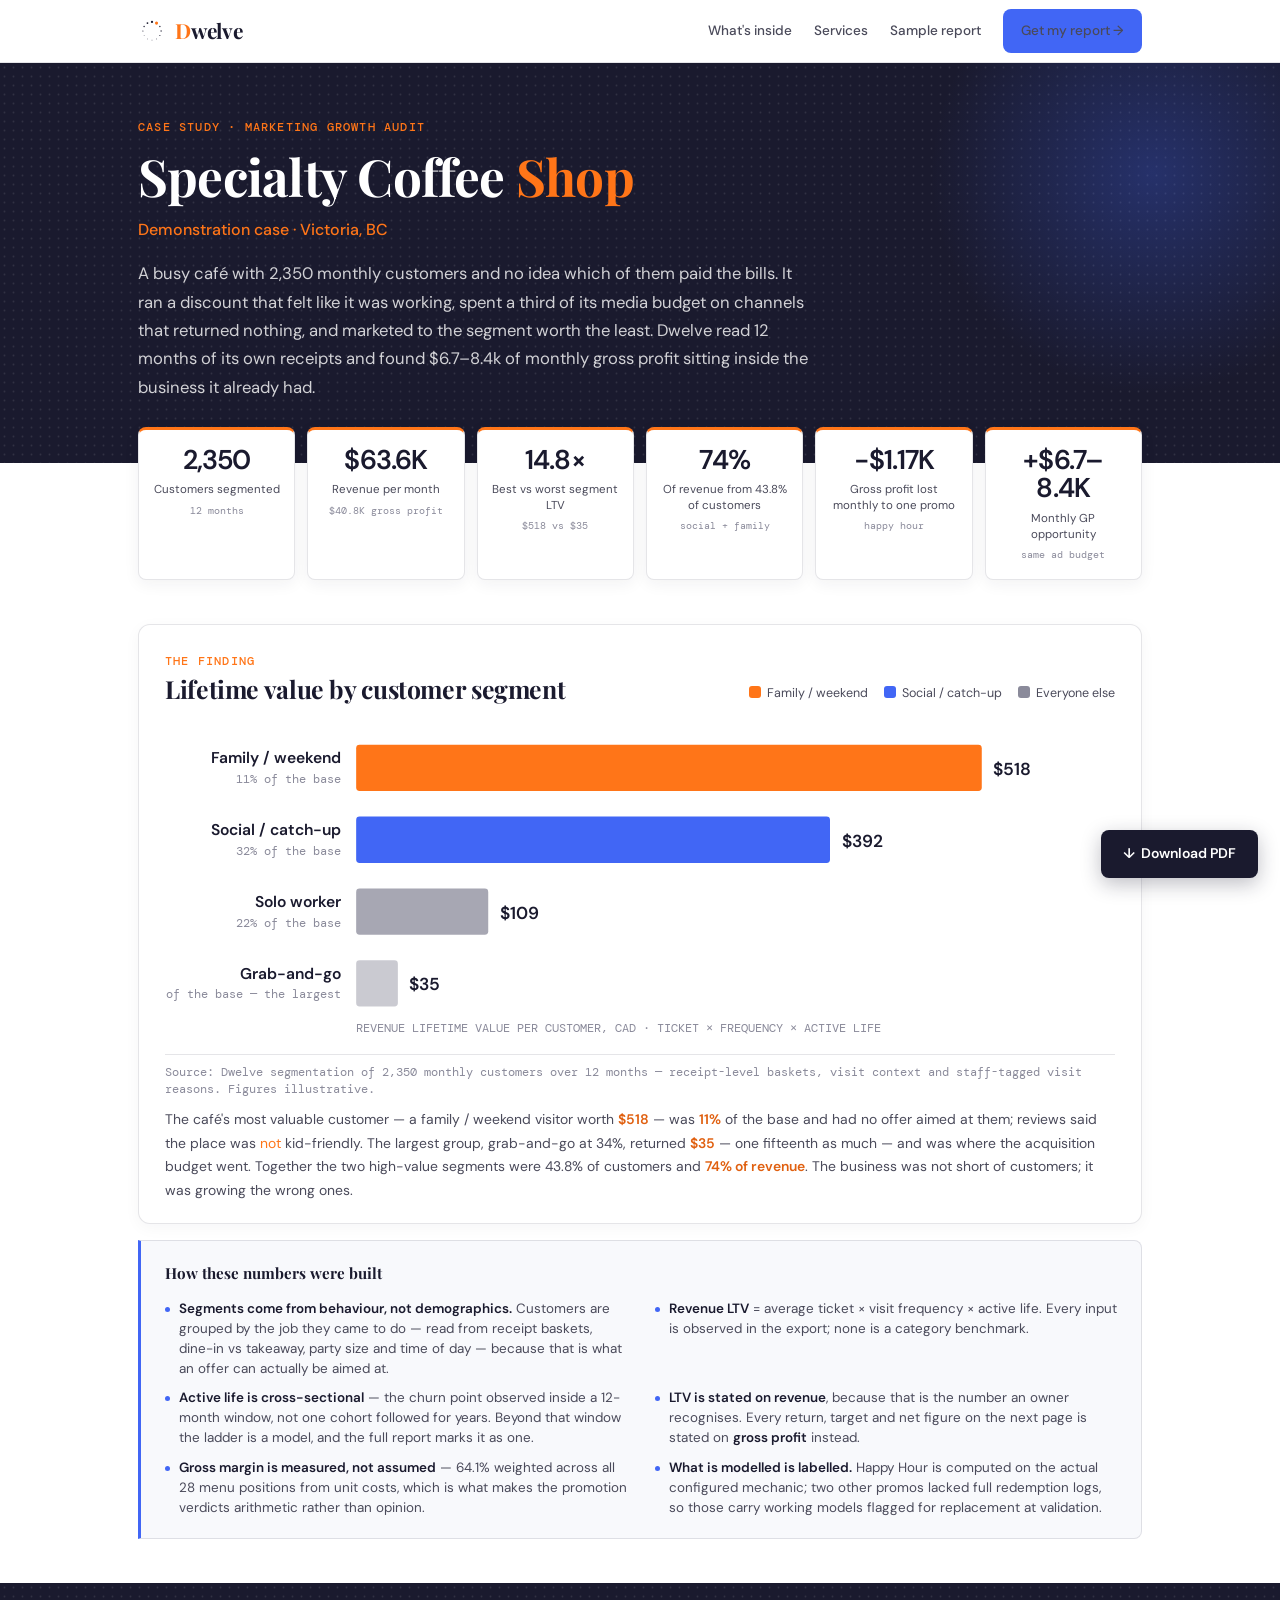
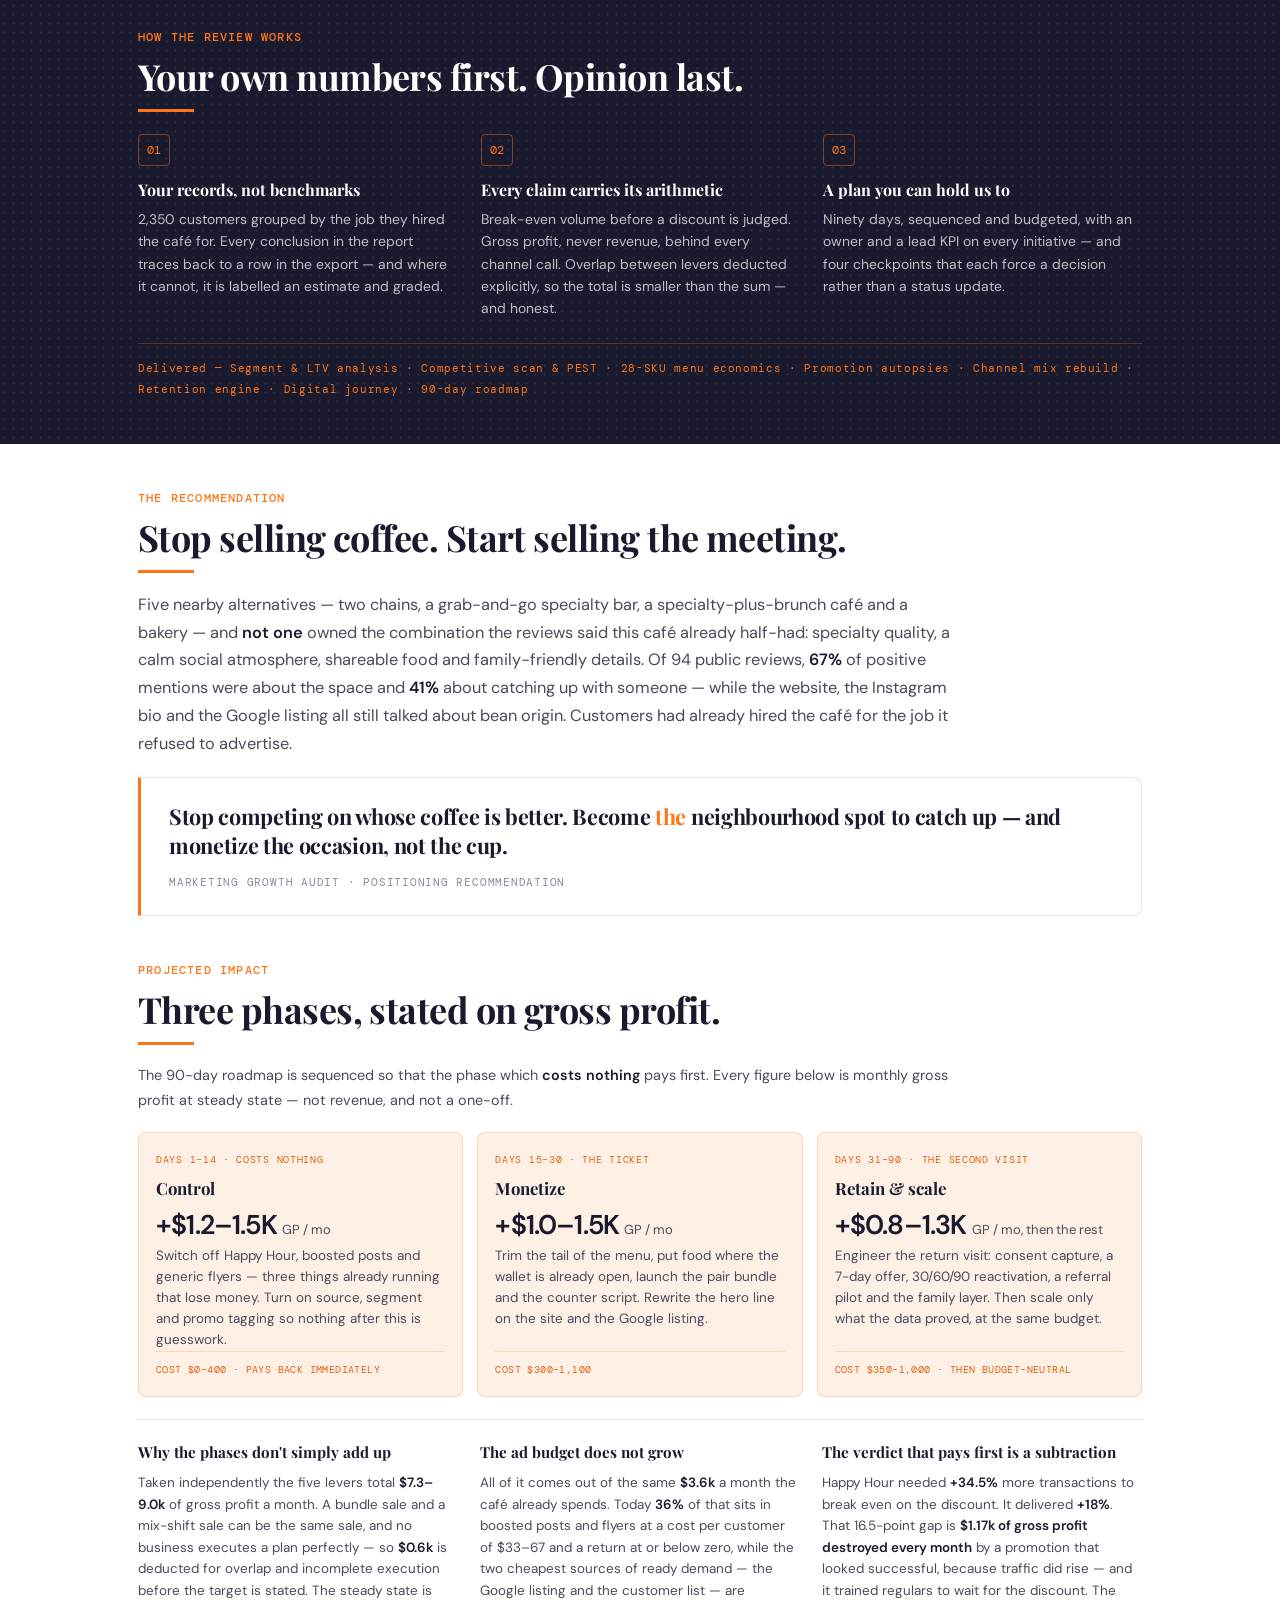
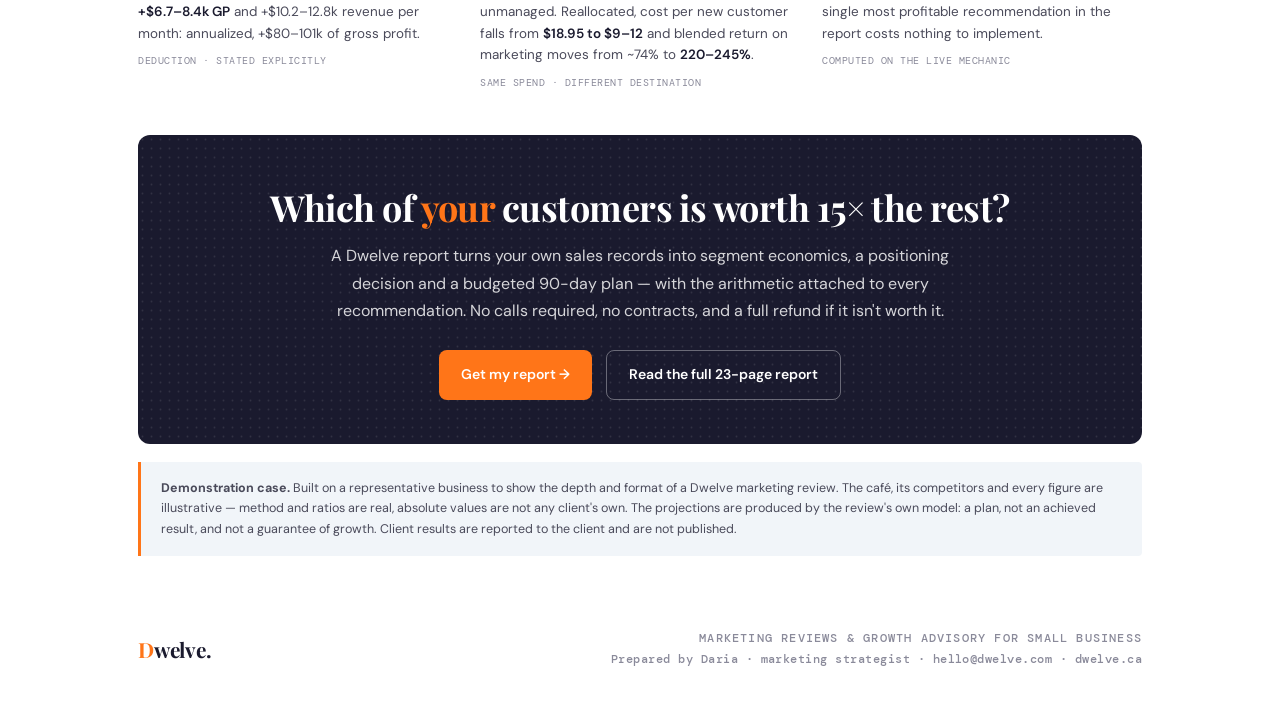
==== case-study.html @ eddc582c "Dwelve landing page preview" ====
<!DOCTYPE html>
<html lang="en">
<head>
<meta charset="UTF-8">
<meta name="viewport" content="width=device-width, initial-scale=1.0">
<title>Case Study — Specialty Coffee Shop Growth Audit | Dwelve</title>
<meta name="description" content="A demonstration case: how a Dwelve marketing review found 43.8% of a coffee shop's customers producing 74% of its revenue, a promotion destroying $1.17k of gross profit a month, and $6.7–8.4k of monthly gross profit at the same marketing budget.">
<link rel="canonical" href="https://dwelve.ca/case-study.html">
<meta property="og:title" content="Case Study — Where a Coffee Shop Was Losing Its Margin">
<meta property="og:description" content="43.8% of customers made 74% of revenue. The marketing budget was chasing the other 56%.">
<meta property="og:type" content="article">
<meta property="og:site_name" content="Dwelve">
<meta property="og:locale" content="en_CA">
<meta property="og:url" content="https://dwelve.ca/case-study.html">
<meta property="og:image" content="https://dwelve.ca/og-case-study.png">
<meta property="og:image:width" content="1200">
<meta property="og:image:height" content="630">
<meta property="og:image:alt" content="43.8% of its customers made 74% of the revenue — a Dwelve marketing case study.">
<meta name="twitter:card" content="summary_large_image">
<meta name="twitter:title" content="Case Study — Where a Coffee Shop Was Losing Its Margin">
<meta name="twitter:description" content="43.8% of customers made 74% of revenue. The marketing budget was chasing the other 56%.">
<meta name="twitter:image" content="https://dwelve.ca/og-case-study.png">
<link rel="preconnect" href="https://fonts.googleapis.com">
<link rel="preconnect" href="https://fonts.gstatic.com" crossorigin>
<link href="https://fonts.googleapis.com/css2?family=Playfair+Display:wght@400;600;700&family=DM+Sans:wght@300;400;500;600;700&family=DM+Mono:wght@400;500&display=swap" rel="stylesheet">
<link rel="icon" type="image/svg+xml" href="data:image/svg+xml,%3Csvg xmlns='http://www.w3.org/2000/svg' viewBox='0 0 200 200' fill='none'%3E%3Cg transform='translate(100,100)'%3E%3Ccircle cx='0' cy='-65' r='8' fill='%231A1A2E'/%3E%3Ccircle cx='32.5' cy='-56.29' r='11' fill='%23FF7518'/%3E%3Ccircle cx='56.29' cy='-32.5' r='5' fill='%231A1A2E'/%3E%3Ccircle cx='65' cy='0' r='4.5' fill='%231A1A2E'/%3E%3Ccircle cx='56.29' cy='32.5' r='4' fill='%231A1A2E'/%3E%3Ccircle cx='32.5' cy='56.29' r='3.5' fill='%231A1A2E'/%3E%3Ccircle cx='0' cy='65' r='3' fill='%231A1A2E'/%3E%3Ccircle cx='-32.5' cy='56.29' r='2.8' fill='%231A1A2E'/%3E%3Ccircle cx='-56.29' cy='32.5' r='2.8' fill='%231A1A2E'/%3E%3Ccircle cx='-65' cy='0' r='3.8' fill='%231A1A2E'/%3E%3Ccircle cx='-56.29' cy='-32.5' r='5' fill='%231A1A2E'/%3E%3Ccircle cx='-32.5' cy='-56.29' r='6.5' fill='%231A1A2E'/%3E%3C/g%3E%3C/svg%3E">
<meta name="theme-color" content="#1A1A2E">
<style>
/* ============================================================================
   DWELVE — CASE STUDY (two-page printable leave-behind)
   Page one carries the finding, page two the recommendation. The break is
   explicit so a content edit cannot silently spill onto a third page.
   ========================================================================== */
*, *::before, *::after { box-sizing: border-box; margin: 0; padding: 0; }
html { -webkit-text-size-adjust: 100%; }

:root{
  --ink:#1A1A2E; --muted:#4A4A5A; --pale:#8A8A9A;
  --orange:#FF7518; --orange-pale:#FFF0E5; --orange-deep:#E06010;
  --blue:#4166F5; --blue-pale:#E8EEFE; --blue-deep:#2F4FD4;
  --teal:#0EA5A5; --red:#E0443F;
  --white:#FFFFFF; --tint:#F8F9FC; --slate:#F1F5F9;
  --line:rgba(26,26,46,.11); --line-soft:rgba(26,26,46,.06);
  --f-display:'Playfair Display',Georgia,'Times New Roman',serif;
  --f-body:'DM Sans',system-ui,-apple-system,'Segoe UI',Roboto,sans-serif;
  --f-mono:'DM Mono','DM Sans',ui-monospace,Consolas,monospace;
  --r-sm:4px; --r-md:8px; --r-lg:12px; --max-w:1060px;
}
body { font-family: var(--f-body); font-size: 16px; color: var(--ink); background: var(--white);
       line-height: 1.7; -webkit-font-smoothing: antialiased; }
img, svg { display: block; max-width: 100%; }
a { color: inherit; }
.wrap { max-width: var(--max-w); margin: 0 auto; padding: 0 28px; }

.mono { font-family: var(--f-mono); letter-spacing: .1em; text-transform: uppercase;
        font-size: 12px; color: var(--orange); font-weight: 500; }
.accent-line { width: 56px; height: 3px; background: var(--orange); margin: 12px 0 18px; }
h1, h2, h3 { font-family: var(--f-display); font-weight: 700; color: var(--ink); line-height: 1.15;
             letter-spacing: -.015em; }
h2 { font-size: clamp(1.7rem, 3.2vw, 2.25rem); margin-top: 8px; }
em { font-style: normal; color: var(--orange); }
.hero em, .cta em, .dark em { color: var(--orange); }

/* ---------- top bar ---------- */
.topbar { position: sticky; top: 0; z-index: 40; background: rgba(255,255,255,.9);
          backdrop-filter: blur(10px); border-bottom: 1px solid var(--line); }
.topbar .wrap { display: flex; align-items: center; justify-content: space-between;
                gap: 14px; height: 62px; }
.brand { display: flex; align-items: center; gap: 9px; text-decoration: none; }
.brand svg { width: 28px; height: 28px; flex-shrink: 0; }
.logo-text { font-family: var(--f-display); font-weight: 700; font-size: 1.3rem; letter-spacing: -.01em; }
.logo-text i { font-style: normal; color: var(--orange); }
.topbar nav { display: flex; align-items: center; gap: 22px; }
.topbar nav a { font-family: var(--f-body); font-size: 13.5px; font-weight: 500; color: var(--muted);
                text-decoration: none; }
.topbar nav a:hover { color: var(--ink); }
.btn { display: inline-flex; align-items: center; gap: 8px; font-family: var(--f-body);
       font-weight: 600; font-size: 14px; padding: 12px 22px; border-radius: var(--r-md);
       text-decoration: none; cursor: pointer; border: none; min-height: 44px;
       transition: background .2s, color .2s, border-color .2s, transform .2s; }
.btn-primary { background: var(--orange); color: #fff; }
.btn-primary:hover { background: var(--orange-deep); }
.btn-cta { background: var(--blue); color: #fff; }
.btn-cta:hover { background: var(--blue-deep); }
.btn-ghost { background: transparent; border: 1.5px solid var(--line); color: var(--ink); }
.btn-ghost:hover { border-color: var(--orange); color: var(--orange-deep); }
.btn-ghost-light { background: transparent; border: 1.5px solid rgba(255,255,255,.35); color: #fff; }
.btn-ghost-light:hover { border-color: var(--orange); color: var(--orange); }

/* ---------- hero ---------- */
.hero { background: var(--ink); color: #fff; padding: 54px 0 62px; position: relative; overflow: hidden; }
.hero::before { content: ''; position: absolute; inset: 0; pointer-events: none;
  background-image: url("data:image/svg+xml,%3Csvg xmlns='http://www.w3.org/2000/svg' width='9' height='9'%3E%3Ccircle cx='4.5' cy='4.5' r='0.9' fill='%23FFFFFF' fill-opacity='0.10'/%3E%3C/svg%3E"); }
.hero::after { content: ''; position: absolute; right: -8%; top: -30%; width: 460px; height: 460px;
  border-radius: 50%; background: radial-gradient(circle, rgba(65,102,245,.30), transparent 68%);
  pointer-events: none; }
.hero > .wrap { position: relative; z-index: 1; }
.hero h1 { color: #fff; font-size: clamp(2.1rem, 4.6vw, 3.2rem); margin-top: 10px; }
.hero .sub { font-family: var(--f-body); font-weight: 500; color: var(--orange); font-size: 1rem;
             margin-top: 10px; }
.hero .lede { max-width: 680px; color: rgba(255,255,255,.8); font-size: 1.04rem; margin-top: 16px; }

/* ---------- KPI band ---------- */
.kpis { margin-top: -36px; position: relative; z-index: 5; }
.kpi-grid { display: grid; grid-template-columns: repeat(6, 1fr); gap: 12px; }
.kpi { background: #fff; border: 1px solid var(--line); border-top: 3px solid var(--orange);
       border-radius: var(--r-md); padding: 16px 13px; text-align: center; min-width: 0;
       box-shadow: 0 4px 16px rgba(26,26,46,.06); }
.kpi .v { font-family: var(--f-body); font-weight: 600; letter-spacing: -.03em;
          font-size: clamp(1.2rem, 5.4vw, 1.7rem); color: var(--ink); line-height: 1.05;
          font-variant-numeric: tabular-nums; }
.kpi .l { font-size: 11.5px; color: var(--muted); margin-top: 8px; line-height: 1.35; }
.kpi .s { font-family: var(--f-mono); font-size: 10px; color: var(--pale); margin-top: 4px; }

/* ---------- sections ---------- */
section.block { padding: 44px 0; }
.section-label { font-family: var(--f-mono); font-size: 12px; letter-spacing: .1em;
                 text-transform: uppercase; color: var(--orange); font-weight: 500; }
p.body { color: var(--muted); font-size: 1.02rem; }
p.body strong { color: var(--ink); font-weight: 600; }

/* ---------- chart card ---------- */
.chart-card { background: #fff; border: 1px solid var(--line); border-radius: var(--r-lg);
              padding: 26px 26px 20px; box-shadow: 0 4px 16px rgba(26,26,46,.04); }
.chart-head { display: flex; justify-content: space-between; align-items: flex-end;
              flex-wrap: wrap; gap: 10px; margin-bottom: 6px; }
.legend { display: flex; gap: 16px; flex-wrap: wrap; font-size: 12.5px; color: var(--muted); }
.legend i { display: inline-block; width: 12px; height: 12px; border-radius: 3px;
            margin-right: 6px; vertical-align: -1px; }
.chart-card svg { width: 100%; height: auto; }
/* One chart, two drawings: below 620px the wide version scales its row labels to about
   4 CSS px, so the stacked drawing takes over. Print always uses the wide one. */
.chart-card .ltv--narrow { display: none; }
@media (max-width: 619px) {
  .chart-card svg:not(.ltv--narrow) { display: none; }
  .chart-card .ltv--narrow { display: block; }
}
.chart-source { font-family: var(--f-mono); font-size: 11.5px; color: var(--pale);
                border-top: 1px solid var(--line); margin-top: 10px; padding-top: 9px; line-height: 1.5; }

/* ---------- method-of-calculation card ---------- */
.built { background: var(--tint); border: 1px solid var(--line); border-left: 3px solid var(--blue);
         border-radius: 0 var(--r-md) var(--r-md) 0; padding: 20px 24px; margin-top: 16px; }
.built .h { font-family: var(--f-display); font-weight: 700; font-size: .95rem; color: var(--ink); }
.built ul { list-style: none; display: grid; grid-template-columns: 1fr 1fr; gap: 9px 28px; margin-top: 12px; }
.built li { font-size: .84rem; color: var(--muted); line-height: 1.5; padding-left: 14px; position: relative; }
.built li::before { content: ''; position: absolute; left: 0; top: 8px; width: 5px; height: 5px;
                    border-radius: 50%; background: var(--blue); }
.built li b { color: var(--ink); font-weight: 600; }

/* ---------- dark method band ---------- */
.dark { background: var(--ink); color: #fff; position: relative; overflow: hidden; }
.dark::before { content: ''; position: absolute; inset: 0; pointer-events: none;
  background-image: url("data:image/svg+xml,%3Csvg xmlns='http://www.w3.org/2000/svg' width='9' height='9'%3E%3Ccircle cx='4.5' cy='4.5' r='0.9' fill='%23FFFFFF' fill-opacity='0.10'/%3E%3C/svg%3E"); }
.dark > .wrap { position: relative; z-index: 1; }
.dark .section-label { color: var(--orange); }
.dark h2 { color: #fff; }
.method-grid { display: grid; grid-template-columns: repeat(3, 1fr); gap: 24px; margin-top: 22px; }
.method .n { font-family: var(--f-mono); color: var(--orange); font-size: 12px;
             border: 1px solid rgba(255,117,24,.45); border-radius: var(--r-sm); width: 32px; height: 32px;
             display: flex; align-items: center; justify-content: center; margin-bottom: 10px; }
.method h4 { font-family: var(--f-display); font-weight: 700; font-size: 1rem; color: #fff; margin-bottom: 5px; }
.method p { color: rgba(255,255,255,.72); font-size: .87rem; line-height: 1.6; }
.delivered { font-family: var(--f-mono); font-size: 11px; letter-spacing: .06em; color: var(--orange);
             border-top: 1px solid rgba(255,117,24,.28); margin-top: 24px; padding-top: 14px; line-height: 1.9; }

/* ---------- recommendation quote ---------- */
.quote { background: #fff; border: 1px solid var(--line); border-left: 3px solid var(--orange);
         border-radius: 0 var(--r-md) var(--r-md) 0; padding: 24px 28px; margin-top: 20px; }
.quote p { font-family: var(--f-display); font-weight: 700; font-size: 1.35rem; line-height: 1.35;
           color: var(--ink); letter-spacing: -.015em; }
.quote .who { font-family: var(--f-mono); font-size: 11px; letter-spacing: .07em;
              text-transform: uppercase; color: var(--pale); margin-top: 12px; }

/* ---------- phase cards ---------- */
.pkg { display: grid; grid-template-columns: repeat(3, 1fr); gap: 14px; margin-top: 20px; }
.pkg-item { background: var(--orange-pale); border: 1px solid rgba(255,117,24,.22);
            border-radius: var(--r-md); padding: 18px 17px; display: flex; flex-direction: column; }
.pkg-item .k { font-family: var(--f-mono); font-size: 10px; letter-spacing: .07em;
               text-transform: uppercase; color: var(--orange-deep); margin-bottom: 6px; }
.pkg-item .t { font-family: var(--f-display); font-weight: 700; color: var(--ink); font-size: 1.05rem; }
.pkg-item .v { font-family: var(--f-body); font-weight: 600; letter-spacing: -.03em; font-size: 1.7rem;
               color: var(--ink); line-height: 1.1; margin-top: 7px; font-variant-numeric: tabular-nums; }
.pkg-item .v small { font-size: .48em; color: var(--muted); letter-spacing: 0; font-weight: 400; }
.pkg-item .d { font-size: .84rem; color: var(--muted); margin-top: 7px; line-height: 1.55; }
.pkg-item .f { font-family: var(--f-mono); font-size: 10px; color: var(--orange-deep); margin-top: auto;
               letter-spacing: .04em; text-transform: uppercase; border-top: 1px solid rgba(255,117,24,.22);
               padding-top: 9px; }
.unit { font-size: .9rem; color: var(--muted); max-width: 840px; }
.unit strong { color: var(--ink); font-weight: 600; }

/* ---------- explainer columns ---------- */
.notes { display: grid; grid-template-columns: repeat(3, 1fr); gap: 22px; margin-top: 22px;
         padding-top: 20px; border-top: 1px solid var(--line); }
.notes h4 { font-family: var(--f-display); font-weight: 700; font-size: .95rem; color: var(--ink); margin-bottom: 7px; }
.notes p { font-size: .84rem; color: var(--muted); line-height: 1.6; }
.notes p strong { color: var(--ink); font-weight: 600; }
.notes .flag { font-family: var(--f-mono); font-size: 10px; letter-spacing: .05em;
               text-transform: uppercase; color: var(--pale); margin-top: 8px; display: block; }

/* ---------- CTA ---------- */
.cta { background: var(--ink); color: #fff; border-radius: var(--r-lg); padding: 44px;
       text-align: center; position: relative; overflow: hidden; }
.cta::before { content: ''; position: absolute; inset: 0; pointer-events: none;
  background-image: url("data:image/svg+xml,%3Csvg xmlns='http://www.w3.org/2000/svg' width='9' height='9'%3E%3Ccircle cx='4.5' cy='4.5' r='0.9' fill='%23FFFFFF' fill-opacity='0.10'/%3E%3C/svg%3E"); }
.cta > * { position: relative; z-index: 1; }
.cta h2 { color: #fff; }
.cta p { color: rgba(255,255,255,.82); max-width: 620px; margin: 14px auto 26px; }
.cta .btns { display: flex; gap: 14px; justify-content: center; flex-wrap: wrap; }

.disclaimer { font-size: 12.5px; color: var(--muted); background: var(--slate);
              border-left: 3px solid var(--orange); padding: 16px 20px;
              border-radius: 0 var(--r-sm) var(--r-sm) 0; margin-top: 18px; line-height: 1.65; }
footer { padding: 28px 0 42px; color: var(--pale); font-size: 13px; }
.foot-lines { text-align: right; line-height: 1.8; }

.print-btn { position: fixed; right: 22px; bottom: 22px; z-index: 50; background: var(--ink);
             color: #fff; box-shadow: 0 6px 20px rgba(26,26,46,.28); }
.print-btn:hover { background: var(--blue-deep); }

/* ---------- responsive ---------- */
@media (max-width: 900px) {
  .kpi-grid { grid-template-columns: repeat(3, 1fr); }
  .method-grid, .pkg, .notes, .built ul { grid-template-columns: 1fr; }
  .topbar nav a:not(.btn) { display: none; }
  .foot-lines { text-align: left; }
}
@media (max-width: 560px) {
  .kpi-grid { grid-template-columns: repeat(2, 1fr); }
  .wrap { padding: 0 20px; }
  section.block { padding: 36px 0; }
  .cta { padding: 34px 22px; }
  .chart-card { padding: 20px 18px 16px; }
}
@media (max-width: 399px) { .cta .btns .btn { width: 100%; } }

/* ---------- print / PDF ----------
   Two pages: the finding, then the recommendation. */
@page { size: A4; margin: 11mm; }
@media print {
  :root { --max-w: 100%; }
  body { background: #fff; font-size: 10.5px; line-height: 1.45; }
  * { -webkit-print-color-adjust: exact; print-color-adjust: exact; }
  .topbar, .print-btn { display: none !important; }
  .hero { padding: 14px 0 18px; }
  .hero::after { display: none; }
  .hero h1 { font-size: 1.7rem; }
  .hero .sub { font-size: .84rem; margin-top: 5px; }
  .hero .lede { font-size: .8rem; margin-top: 8px; max-width: none; }
  .wrap { padding: 0 4mm; }
  /* A4 is ~794px wide, so the 900px screen breakpoint would also match when printing and
     stack every grid into one column. Print restores the page layout. */
  .kpi-grid { grid-template-columns: repeat(6, 1fr); gap: 5px; }
  .method-grid, .pkg, .notes { grid-template-columns: repeat(3, 1fr); }
  .built ul { grid-template-columns: 1fr 1fr; }
  .kpis { margin-top: 10px; }
  .kpi { padding: 8px 4px; border-top-width: 2px; box-shadow: none; }
  .kpi .v { font-size: 1.05rem; }
  .kpi .l { font-size: 7.5px; margin-top: 5px; }
  .kpi .s { font-size: 6.5px; margin-top: 2px; }
  section.block { padding: 9px 0; break-inside: avoid; }
  h2 { font-size: 1.28rem; }
  .accent-line { margin: 6px 0 8px; }
  .section-label { font-size: 9px; }
  .chart-card { padding: 12px 14px 10px; box-shadow: none; }
  .chart-card .ltv--narrow { display: none !important; }
  .chart-card svg:not(.ltv--narrow) { display: block !important; }
  .legend { font-size: 8px; gap: 10px; }
  .chart-source { font-size: 7.5px; margin-top: 6px; padding-top: 6px; }
  .built { padding: 10px 13px; margin-top: 9px; }
  .built .h { font-size: 9pt; }
  .built li { font-size: 7.6px; line-height: 1.4; }
  .built ul { gap: 5px 20px; margin-top: 7px; }
  .method-grid { gap: 12px; margin-top: 10px; }
  .method .n { width: 22px; height: 22px; font-size: 9px; margin-bottom: 6px; }
  .method h4 { font-size: 9.5px; }
  .method p { font-size: 7.6px; line-height: 1.45; }
  .delivered { font-size: 7.3px; margin-top: 11px; padding-top: 8px; line-height: 1.65; }
  .quote { padding: 13px 16px; margin-top: 11px; }
  .quote p { font-size: .95rem; }
  .quote .who { font-size: 8px; margin-top: 7px; }
  .pkg { gap: 8px; margin-top: 12px; }
  .pkg-item { padding: 11px; }
  .pkg-item .k { font-size: 7.5px; }
  .pkg-item .t { font-size: 9.5px; }
  .pkg-item .v { font-size: 1.3rem; }
  .pkg-item .d { font-size: 7.8px; margin-top: 4px; }
  .pkg-item .f { font-size: 7.5px; padding-top: 5px; }
  .unit { font-size: 7.8px; max-width: none; }
  .notes { gap: 14px; margin-top: 13px; padding-top: 11px; }
  .notes h4 { font-size: 8.5px; }
  .notes p { font-size: 7.3px; line-height: 1.42; }
  .notes .flag { font-size: 7px; }
  .cta { padding: 18px; }
  .cta h2 { font-size: 1.16rem; }
  .cta p { font-size: 7.9px; margin: 6px auto 10px; }
  .btn { border: 1px solid var(--orange); font-size: 8.5px; padding: 7px 13px; min-height: 0; }
  .disclaimer { font-size: 7.5px; padding: 9px 12px; margin-top: 10px; line-height: 1.5; }
  footer { padding: 12px 0 0; font-size: 8px; }
  a[href]::after { content: ""; }

  /* --- page-one density ---
     Measured at the real print width (210mm paper less 2x11mm @page margin = 188mm),
     page one ran 304.5mm against the 275mm a sheet holds, which pushed the whole
     recommendation onto a third sheet. Total content is only 2.08 sheets, so this is a
     distribution problem, not a content problem: reclaim ~30mm and it lands in two. */
  .hero { padding: 10px 0 13px; }
  .hero .lede { font-size: .76rem; margin-top: 6px; }
  section.block { padding: 5px 0; }
  .kpi { padding: 6px 4px; }
  .chart-card { padding: 9px 11px 8px; }
  /* The finding chart is the single biggest block on the page and reads fine smaller. */
  .chart-card svg:not(.ltv--narrow) { max-width: 78%; margin: 0 auto; }
  .chart-source { margin-top: 7px; padding-top: 6px; }
  .built { padding: 8px 11px; margin-top: 7px; }
  .built li { font-size: 7.1px; line-height: 1.36; }
  .built ul { gap: 3px 18px; margin-top: 6px; }
  .method-grid { margin-top: 8px; }
  .method p { line-height: 1.38; }
  .delivered { margin-top: 8px; padding-top: 6px; }

  .page-two { break-before: page; }
}
</style>
</head>
<body>

<!-- TOP BAR -->
<div class="topbar">
  <div class="wrap">
    <a class="brand" href="index.html" aria-label="Dwelve — home">
      <svg viewBox="0 0 200 200" fill="none" aria-hidden="true"><g transform="translate(100,100)">
        <circle cx="0" cy="-65" r="8" fill="#1A1A2E"/><circle cx="32.5" cy="-56.29" r="11" fill="#FF7518"/>
        <circle cx="56.29" cy="-32.5" r="5" fill="#1A1A2E"/><circle cx="65" cy="0" r="4.5" fill="#1A1A2E"/>
        <circle cx="56.29" cy="32.5" r="4" fill="#1A1A2E"/><circle cx="32.5" cy="56.29" r="3.5" fill="#1A1A2E"/>
        <circle cx="0" cy="65" r="3" fill="#1A1A2E"/><circle cx="-32.5" cy="56.29" r="2.8" fill="#1A1A2E"/>
        <circle cx="-56.29" cy="32.5" r="2.8" fill="#1A1A2E"/><circle cx="-65" cy="0" r="3.8" fill="#1A1A2E"/>
        <circle cx="-56.29" cy="-32.5" r="5" fill="#1A1A2E"/><circle cx="-32.5" cy="-56.29" r="6.5" fill="#1A1A2E"/>
      </g></svg>
      <span class="logo-text"><i>D</i>welve</span>
    </a>
    <nav>
      <a href="index.html#product">What's inside</a>
      <a href="index.html#pricing">Services</a>
      <a href="sample-report.html">Sample report</a>
      <a class="btn btn-cta" href="index.html#pricing" style="padding:10px 18px" data-track="case-nav-cta">Get my report &rarr;</a>
    </nav>
  </div>
</div>

<!-- ============================== PAGE ONE ============================== -->

<header class="hero">
  <div class="wrap">
    <div class="mono">Case Study &middot; Marketing Growth Audit</div>
    <h1>Specialty Coffee <em>Shop</em></h1>
    <div class="sub">Demonstration case &middot; Victoria, BC</div>
    <p class="lede">A busy caf&eacute; with 2,350 monthly customers and no idea which of them paid the
    bills. It ran a discount that felt like it was working, spent a third of its media budget on
    channels that returned nothing, and marketed to the segment worth the least. Dwelve read 12 months
    of its own receipts and found $6.7&ndash;8.4k of monthly gross profit sitting inside the business it
    already had.</p>
  </div>
</header>

<!-- KPI BAND -->
<div class="kpis">
  <div class="wrap">
    <div class="kpi-grid">
      <div class="kpi"><div class="v">2,350</div><div class="l">Customers segmented</div><div class="s">12 months</div></div>
      <div class="kpi"><div class="v">$63.6K</div><div class="l">Revenue per month</div><div class="s">$40.8K gross profit</div></div>
      <div class="kpi"><div class="v">14.8&times;</div><div class="l">Best vs worst segment LTV</div><div class="s">$518 vs $35</div></div>
      <div class="kpi"><div class="v">74%</div><div class="l">Of revenue from 43.8% of customers</div><div class="s">social + family</div></div>
      <div class="kpi"><div class="v">&minus;$1.17K</div><div class="l">Gross profit lost monthly to one promo</div><div class="s">happy hour</div></div>
      <div class="kpi"><div class="v">+$6.7&ndash;8.4K</div><div class="l">Monthly GP opportunity</div><div class="s">same ad budget</div></div>
    </div>
  </div>
</div>

<!-- THE FINDING -->
<section class="block">
  <div class="wrap">
    <div class="chart-card">
      <div class="chart-head">
        <div>
          <div class="section-label">The Finding</div>
          <h2 style="font-size:1.55rem;margin-top:4px">Lifetime value by customer segment</h2>
        </div>
        <div class="legend">
          <span><i style="background:#FF7518"></i>Family / weekend</span>
          <span><i style="background:#4166F5"></i>Social / catch-up</span>
          <span><i style="background:#8A8A9A"></i>Everyone else</span>
        </div>
      </div>

      <svg viewBox="0 0 820 288" role="img" aria-label="Revenue lifetime value per customer by segment: family weekend $518 from 11% of the base, social catch-up $392 from 32%, solo worker $109 from 22%, grab-and-go $35 from 34%.">
        <g>
          <text x="152" y="46" text-anchor="end" font-family="DM Sans, sans-serif" font-size="13.5" font-weight="600" fill="#1A1A2E">Family / weekend</text>
          <text x="152" y="63" text-anchor="end" font-family="DM Mono, monospace" font-size="10" fill="#8A8A9A">11% of the base</text>
          <rect x="165" y="30" width="540" height="40" rx="3" fill="#FF7518"/>
          <text x="715" y="56" font-family="DM Sans, sans-serif" font-size="15" font-weight="600" fill="#1A1A2E">$518</text>
        </g>
        <g>
          <text x="152" y="108" text-anchor="end" font-family="DM Sans, sans-serif" font-size="13.5" font-weight="600" fill="#1A1A2E">Social / catch-up</text>
          <text x="152" y="125" text-anchor="end" font-family="DM Mono, monospace" font-size="10" fill="#8A8A9A">32% of the base</text>
          <rect x="165" y="92" width="409" height="40" rx="3" fill="#4166F5"/>
          <text x="584" y="118" font-family="DM Sans, sans-serif" font-size="15" font-weight="600" fill="#1A1A2E">$392</text>
        </g>
        <g>
          <text x="152" y="170" text-anchor="end" font-family="DM Sans, sans-serif" font-size="13.5" font-weight="600" fill="#1A1A2E">Solo worker</text>
          <text x="152" y="187" text-anchor="end" font-family="DM Mono, monospace" font-size="10" fill="#8A8A9A">22% of the base</text>
          <rect x="165" y="154" width="114" height="40" rx="3" fill="#8A8A9A" fill-opacity="0.75"/>
          <text x="289" y="180" font-family="DM Sans, sans-serif" font-size="15" font-weight="600" fill="#1A1A2E">$109</text>
        </g>
        <g>
          <text x="152" y="232" text-anchor="end" font-family="DM Sans, sans-serif" font-size="13.5" font-weight="600" fill="#1A1A2E">Grab-and-go</text>
          <text x="152" y="249" text-anchor="end" font-family="DM Mono, monospace" font-size="10" fill="#8A8A9A">34% of the base &mdash; the largest</text>
          <rect x="165" y="216" width="36" height="40" rx="3" fill="#8A8A9A" fill-opacity="0.45"/>
          <text x="211" y="242" font-family="DM Sans, sans-serif" font-size="15" font-weight="600" fill="#1A1A2E">$35</text>
        </g>
        <text x="165" y="278" font-family="DM Mono, monospace" font-size="10" fill="#8A8A9A">REVENUE LIFETIME VALUE PER CUSTOMER, CAD &middot; TICKET &times; FREQUENCY &times; ACTIVE LIFE</text>
      </svg>

      <!-- Phone rendering of the same four figures. The wide chart spends 165 of its 820 units
           on row labels; scaled into a 360px screen that leaves them near 4 CSS px. Here the
           label sits above its own bar, so the width still carries the data. aria-hidden
           because the wide chart already describes both. -->
      <svg class="ltv--narrow" viewBox="0 0 360 384" aria-hidden="true" focusable="false">
        <g>
          <text x="0" y="16" font-family="DM Sans, sans-serif" font-size="17" font-weight="600" fill="#1A1A2E">Family / weekend</text>
          <text x="360" y="16" text-anchor="end" font-family="DM Mono, monospace" font-size="12" fill="#4A4A5A">11%</text>
          <rect x="0" y="26" width="250" height="38" rx="3" fill="#FF7518"/>
          <text x="259" y="51" font-family="DM Sans, sans-serif" font-size="17" font-weight="600" fill="#1A1A2E">$518</text>
        </g>
        <g>
          <text x="0" y="112" font-family="DM Sans, sans-serif" font-size="17" font-weight="600" fill="#1A1A2E">Social / catch-up</text>
          <text x="360" y="112" text-anchor="end" font-family="DM Mono, monospace" font-size="12" fill="#4A4A5A">32%</text>
          <rect x="0" y="122" width="189" height="38" rx="3" fill="#4166F5"/>
          <text x="198" y="147" font-family="DM Sans, sans-serif" font-size="17" font-weight="600" fill="#1A1A2E">$392</text>
        </g>
        <g>
          <text x="0" y="208" font-family="DM Sans, sans-serif" font-size="17" font-weight="600" fill="#1A1A2E">Solo worker</text>
          <text x="360" y="208" text-anchor="end" font-family="DM Mono, monospace" font-size="12" fill="#4A4A5A">22%</text>
          <rect x="0" y="218" width="53" height="38" rx="3" fill="#8A8A9A" fill-opacity="0.75"/>
          <text x="62" y="243" font-family="DM Sans, sans-serif" font-size="17" font-weight="600" fill="#1A1A2E">$109</text>
        </g>
        <g>
          <text x="0" y="304" font-family="DM Sans, sans-serif" font-size="17" font-weight="600" fill="#1A1A2E">Grab-and-go</text>
          <text x="360" y="304" text-anchor="end" font-family="DM Mono, monospace" font-size="12" fill="#4A4A5A">34% &mdash; largest</text>
          <rect x="0" y="314" width="17" height="38" rx="3" fill="#8A8A9A" fill-opacity="0.45"/>
          <text x="26" y="339" font-family="DM Sans, sans-serif" font-size="17" font-weight="600" fill="#1A1A2E">$35</text>
        </g>
        <text x="0" y="376" font-family="DM Mono, monospace" font-size="11" fill="#8A8A9A">REVENUE LTV PER CUSTOMER, CAD</text>
      </svg>

      <p class="chart-source">Source: Dwelve segmentation of 2,350 monthly customers over 12 months &mdash; receipt-level baskets, visit context and staff-tagged visit reasons. Figures illustrative.</p>
      <p class="body" style="font-size:.87rem;margin-top:10px;color:var(--muted)">The caf&eacute;'s most valuable customer &mdash; a family / weekend visitor worth <strong style="color:var(--orange-deep)">$518</strong> &mdash; was <strong style="color:var(--orange-deep)">11%</strong> of the base and had no offer aimed at them; reviews said the place was <em>not</em> kid-friendly. The largest group, grab-and-go at 34%, returned <strong style="color:var(--orange-deep)">$35</strong> &mdash; one fifteenth as much &mdash; and was where the acquisition budget went. Together the two high-value segments were 43.8% of customers and <strong style="color:var(--orange-deep)">74% of revenue</strong>. The business was not short of customers; it was growing the wrong ones.</p>
    </div>

    <div class="built">
      <div class="h">How these numbers were built</div>
      <ul>
        <li><b>Segments come from behaviour, not demographics.</b> Customers are grouped by the job they came to do &mdash; read from receipt baskets, dine-in vs takeaway, party size and time of day &mdash; because that is what an offer can actually be aimed at.</li>
        <li><b>Revenue LTV</b> = average ticket &times; visit frequency &times; active life. Every input is observed in the export; none is a category benchmark.</li>
        <li><b>Active life is cross-sectional</b> &mdash; the churn point observed inside a 12-month window, not one cohort followed for years. Beyond that window the ladder is a model, and the full report marks it as one.</li>
        <li><b>LTV is stated on revenue</b>, because that is the number an owner recognises. Every return, target and net figure on the next page is stated on <b>gross profit</b> instead.</li>
        <li><b>Gross margin is measured, not assumed</b> &mdash; 64.1% weighted across all 28 menu positions from unit costs, which is what makes the promotion verdicts arithmetic rather than opinion.</li>
        <li><b>What is modelled is labelled.</b> Happy Hour is computed on the actual configured mechanic; two other promos lacked full redemption logs, so those carry working models flagged for replacement at validation.</li>
      </ul>
    </div>
  </div>
</section>

<!-- HOW THE AUDIT WORKS -->
<section class="block dark">
  <div class="wrap">
    <div class="section-label">How the review works</div>
    <h2>Your own numbers first. Opinion last.</h2>
    <div class="accent-line"></div>
    <div class="method-grid">
      <div class="method"><div class="n">01</div><h4>Your records, not benchmarks</h4><p>2,350 customers grouped by the job they hired the caf&eacute; for. Every conclusion in the report traces back to a row in the export &mdash; and where it cannot, it is labelled an estimate and graded.</p></div>
      <div class="method"><div class="n">02</div><h4>Every claim carries its arithmetic</h4><p>Break-even volume before a discount is judged. Gross profit, never revenue, behind every channel call. Overlap between levers deducted explicitly, so the total is smaller than the sum &mdash; and honest.</p></div>
      <div class="method"><div class="n">03</div><h4>A plan you can hold us to</h4><p>Ninety days, sequenced and budgeted, with an owner and a lead KPI on every initiative &mdash; and four checkpoints that each force a decision rather than a status update.</p></div>
    </div>
    <div class="delivered">Delivered &mdash; Segment &amp; LTV analysis &middot; Competitive scan &amp; PEST &middot; 28-SKU menu economics &middot; Promotion autopsies &middot; Channel mix rebuild &middot; Retention engine &middot; Digital journey &middot; 90-day roadmap</div>
  </div>
</section>

<!-- ============================== PAGE TWO ============================== -->

<section class="block page-two">
  <div class="wrap">
    <div class="section-label">The Recommendation</div>
    <h2>Stop selling coffee. Start selling the meeting.</h2>
    <div class="accent-line"></div>
    <p class="body" style="max-width:820px">Five nearby alternatives &mdash; two chains, a grab-and-go specialty bar, a specialty-plus-brunch caf&eacute; and a bakery &mdash; and <strong>not one</strong> owned the combination the reviews said this caf&eacute; already half-had: specialty quality, a calm social atmosphere, shareable food and family-friendly details. Of 94 public reviews, <strong>67%</strong> of positive mentions were about the space and <strong>41%</strong> about catching up with someone &mdash; while the website, the Instagram bio and the Google listing all still talked about bean origin. Customers had already hired the caf&eacute; for the job it refused to advertise.</p>
    <div class="quote">
      <p>Stop competing on whose coffee is better. Become <em>the</em> neighbourhood spot to catch up &mdash; and monetize the occasion, not the cup.</p>
      <div class="who">Marketing Growth Audit &middot; Positioning Recommendation</div>
    </div>
  </div>
</section>

<!-- PROJECTED IMPACT -->
<section class="block" style="padding-top:0">
  <div class="wrap">
    <div class="section-label">Projected Impact</div>
    <h2>Three phases, stated on gross profit.</h2>
    <div class="accent-line"></div>
    <p class="unit">The 90-day roadmap is sequenced so that the phase which <strong>costs nothing</strong> pays first. Every figure below is monthly gross profit at steady state &mdash; not revenue, and not a one-off.</p>
    <div class="pkg">
      <div class="pkg-item">
        <div class="k">Days 1&ndash;14 &middot; costs nothing</div>
        <div class="t">Control</div>
        <div class="v">+$1.2&ndash;1.5K <small>GP / mo</small></div>
        <div class="d">Switch off Happy Hour, boosted posts and generic flyers &mdash; three things already running that lose money. Turn on source, segment and promo tagging so nothing after this is guesswork.</div>
        <div class="f">Cost $0&ndash;400 &middot; pays back immediately</div>
      </div>
      <div class="pkg-item">
        <div class="k">Days 15&ndash;30 &middot; the ticket</div>
        <div class="t">Monetize</div>
        <div class="v">+$1.0&ndash;1.5K <small>GP / mo</small></div>
        <div class="d">Trim the tail of the menu, put food where the wallet is already open, launch the pair bundle and the counter script. Rewrite the hero line on the site and the Google listing.</div>
        <div class="f">Cost $300&ndash;1,100</div>
      </div>
      <div class="pkg-item">
        <div class="k">Days 31&ndash;90 &middot; the second visit</div>
        <div class="t">Retain &amp; scale</div>
        <div class="v">+$0.8&ndash;1.3K <small>GP / mo, then the rest</small></div>
        <div class="d">Engineer the return visit: consent capture, a 7-day offer, 30/60/90 reactivation, a referral pilot and the family layer. Then scale only what the data proved, at the same budget.</div>
        <div class="f">Cost $350&ndash;1,000 &middot; then budget-neutral</div>
      </div>
    </div>

    <div class="notes">
      <div>
        <h4>Why the phases don't simply add up</h4>
        <p>Taken independently the five levers total <strong>$7.3&ndash;9.0k</strong> of gross profit a month. A bundle sale and a mix-shift sale can be the same sale, and no business executes a plan perfectly &mdash; so <strong>$0.6k</strong> is deducted for overlap and incomplete execution before the target is stated. The steady state is <strong>+$6.7&ndash;8.4k GP</strong> and +$10.2&ndash;12.8k revenue per month: annualized, +$80&ndash;101k of gross profit.</p>
        <span class="flag">Deduction &middot; stated explicitly</span>
      </div>
      <div>
        <h4>The ad budget does not grow</h4>
        <p>All of it comes out of the same <strong>$3.6k</strong> a month the caf&eacute; already spends. Today <strong>36%</strong> of that sits in boosted posts and flyers at a cost per customer of $33&ndash;67 and a return at or below zero, while the two cheapest sources of ready demand &mdash; the Google listing and the customer list &mdash; are unmanaged. Reallocated, cost per new customer falls from <strong>$18.95 to $9&ndash;12</strong> and blended return on marketing moves from ~74% to <strong>220&ndash;245%</strong>.</p>
        <span class="flag">Same spend &middot; different destination</span>
      </div>
      <div>
        <h4>The verdict that pays first is a subtraction</h4>
        <p>Happy Hour needed <strong>+34.5%</strong> more transactions to break even on the discount. It delivered <strong>+18%</strong>. That 16.5-point gap is <strong>$1.17k of gross profit destroyed every month</strong> by a promotion that looked successful, because traffic did rise &mdash; and it trained regulars to wait for the discount. The single most profitable recommendation in the report costs nothing to implement.</p>
        <span class="flag">Computed on the live mechanic</span>
      </div>
    </div>
  </div>
</section>

<!-- CTA -->
<section class="block" style="padding-top:0">
  <div class="wrap">
    <div class="cta">
      <h2>Which of <em>your</em> customers is worth 15&times; the rest?</h2>
      <p>A Dwelve report turns your own sales records into segment economics, a positioning decision and a budgeted 90-day plan &mdash; with the arithmetic attached to every recommendation. No calls required, no contracts, and a full refund if it isn't worth it.</p>
      <div class="btns">
        <a class="btn btn-primary" href="index.html#pricing" data-track="case-cta-pricing">Get my report &rarr;</a>
        <a class="btn btn-ghost-light" href="sample-report.html" data-track="case-cta-sample">Read the full 23-page report</a>
      </div>
    </div>
    <div class="disclaimer"><strong>Demonstration case.</strong> Built on a representative business to show the depth and format of a Dwelve marketing review. The caf&eacute;, its competitors and every figure are illustrative &mdash; method and ratios are real, absolute values are not any client's own. The projections are produced by the review's own model: a plan, not an achieved result, and not a guarantee of growth. Client results are reported to the client and are not published.</div>
  </div>
</section>

<footer>
  <div class="wrap" style="display:flex;justify-content:space-between;flex-wrap:wrap;gap:12px;align-items:center">
    <span class="logo-text" style="color:var(--ink)"><i>D</i>welve.</span>
    <span class="foot-lines">
      <span class="mono" style="color:var(--pale);display:block">Marketing reviews &amp; growth advisory for small business</span>
      <span class="mono" style="color:var(--pale);display:block;text-transform:none;letter-spacing:.04em">Prepared by Daria &middot; marketing strategist &middot; hello@dwelve.com &middot; dwelve.ca</span>
    </span>
  </div>
</footer>

<!-- The pre-built two-page PDF rather than window.print(): no print dialog, and it
     survives being forwarded. Regenerate with `node tools/build-pdf.mjs` after any edit. -->
<a class="btn print-btn" href="assets/dwelve-case-study.pdf" download
   data-track="case-pdf-download">&#8595;&nbsp; Download PDF</a>

<script>
  document.addEventListener('click', function (e) {
    var el = e.target && e.target.closest ? e.target.closest('[data-track]') : null;
    if (!el) return;
    var event = el.getAttribute('data-track');
    if (!event) return;
    try { window.plausible && window.plausible(event); } catch (_) {}
  }, { passive: true });
</script>
</body>
</html>
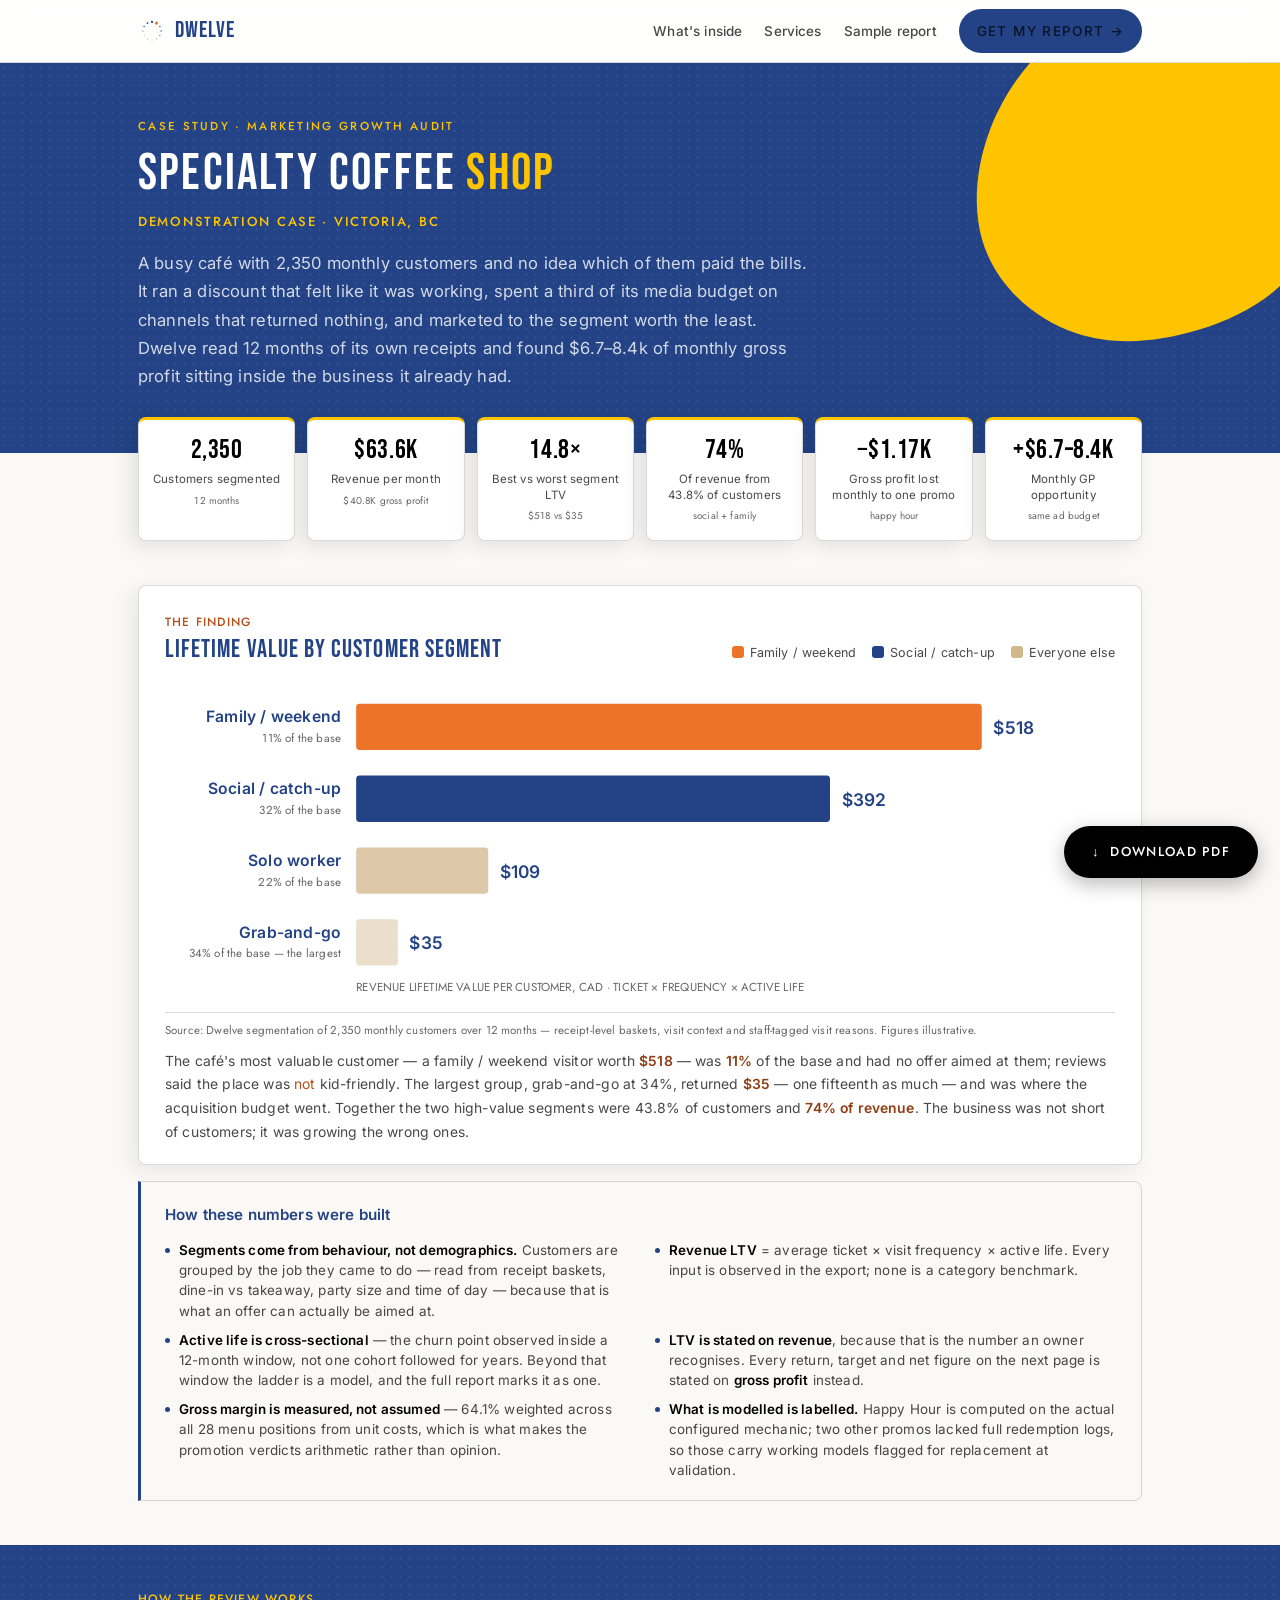
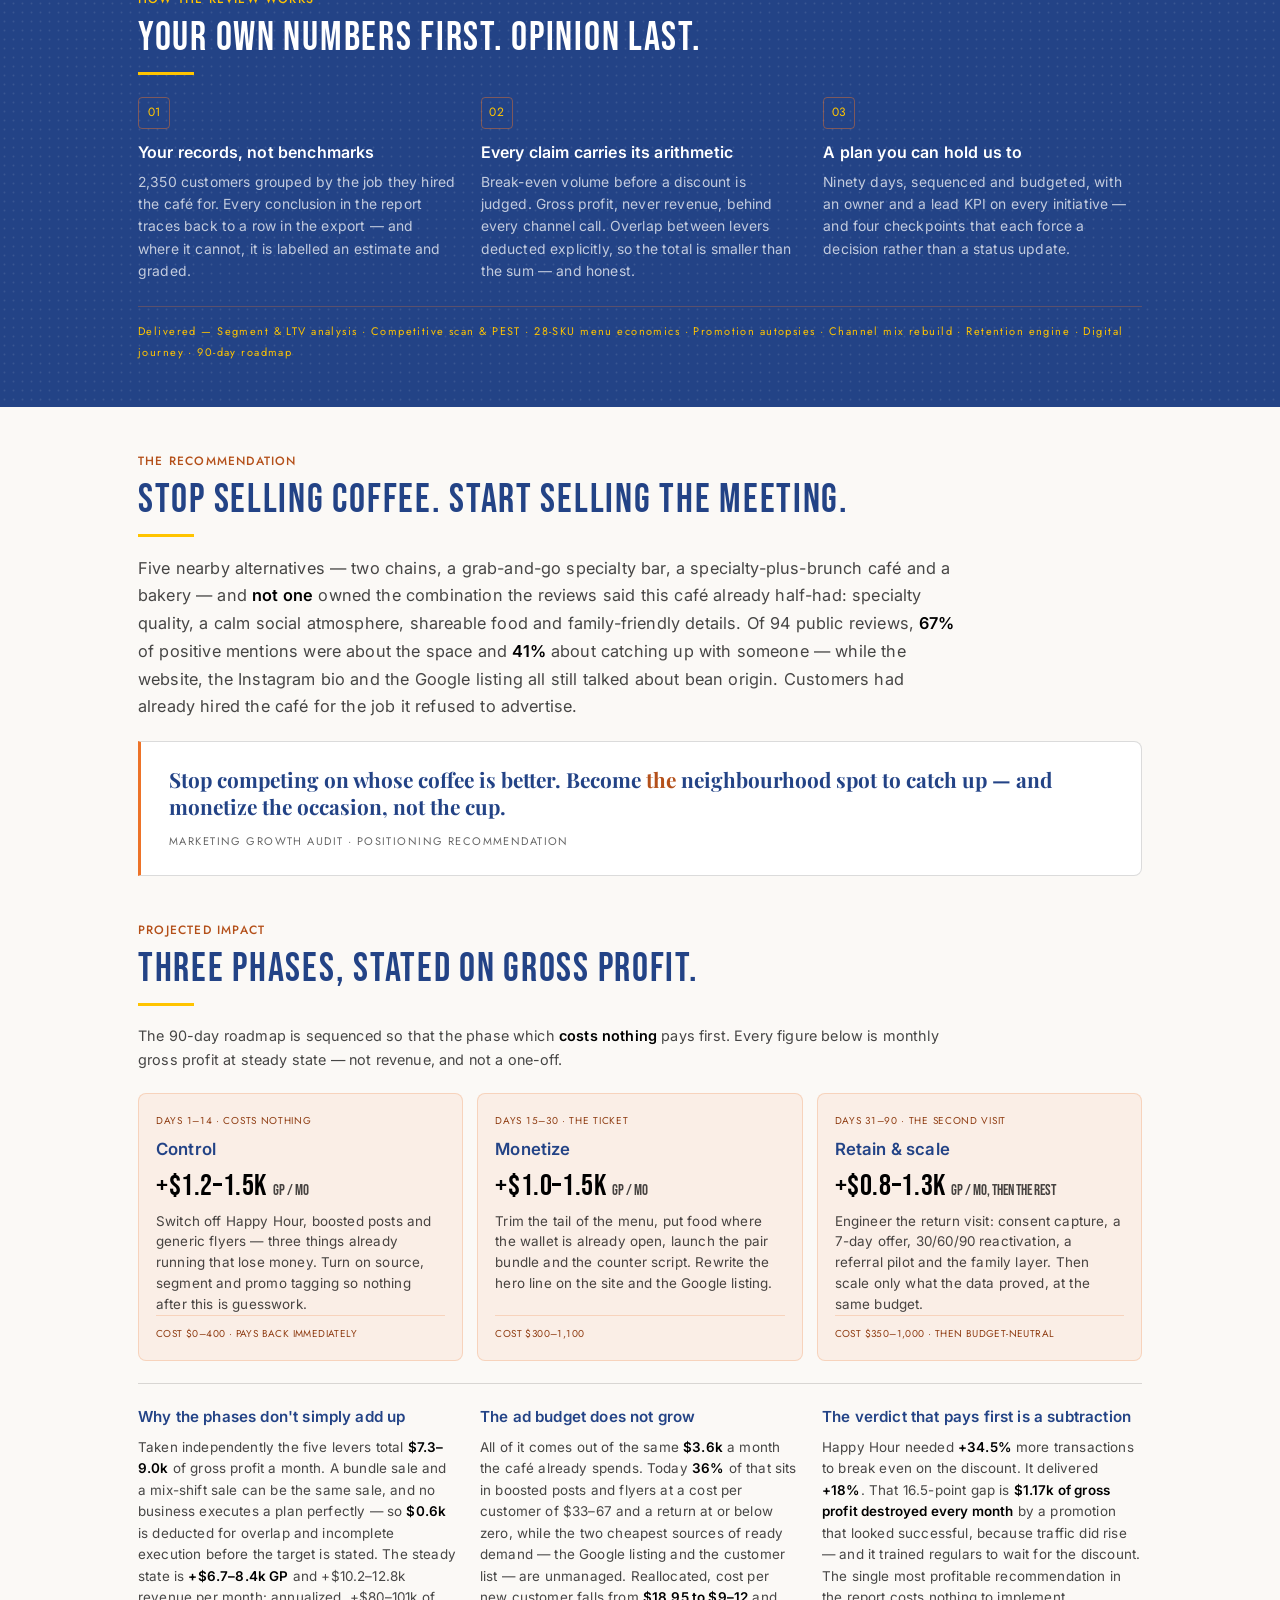
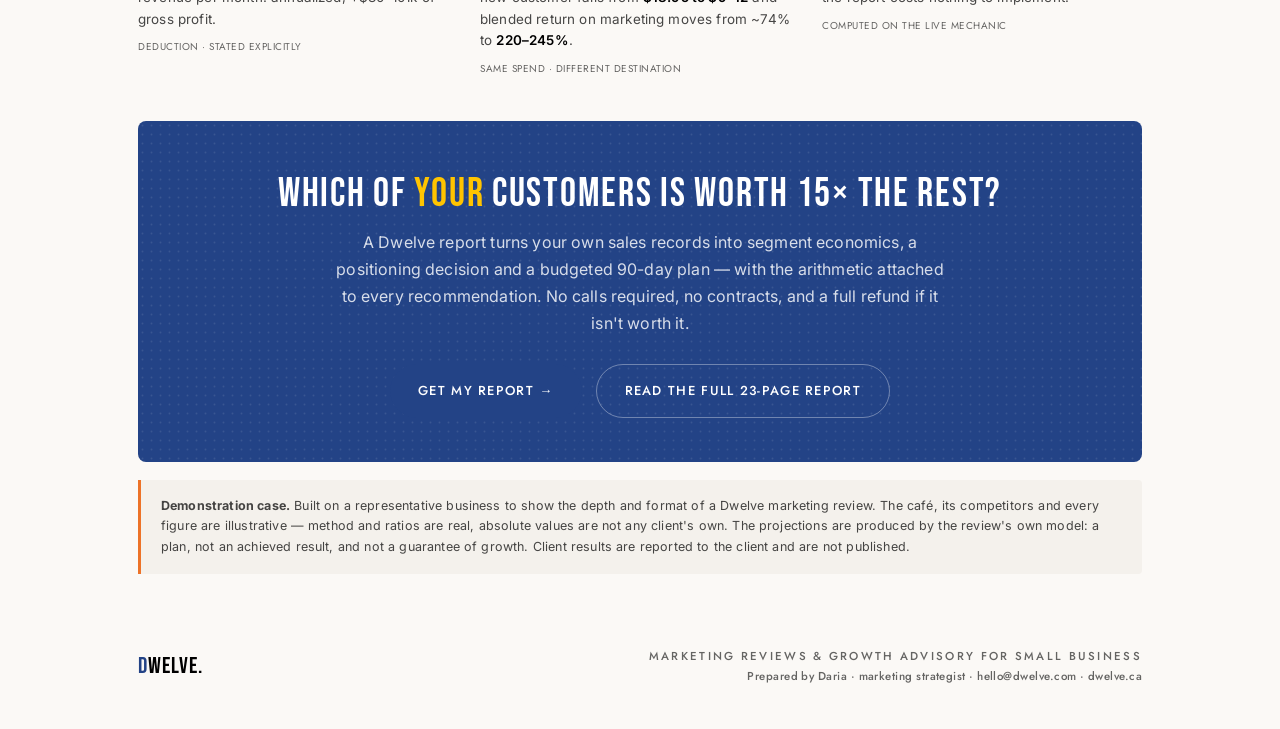
==== commit 6a2f5405: "Restyle report and case study into the Dwelve brandbook Both documents move from the old orange/blue" ====
--- a/case-study.html
+++ b/case-study.html
@@ -22,9 +22,9 @@
 <meta name="twitter:image" content="https://dwelve.ca/og-case-study.png">
 <link rel="preconnect" href="https://fonts.googleapis.com">
 <link rel="preconnect" href="https://fonts.gstatic.com" crossorigin>
-<link href="https://fonts.googleapis.com/css2?family=Playfair+Display:wght@400;600;700&family=DM+Sans:wght@300;400;500;600;700&family=DM+Mono:wght@400;500&display=swap" rel="stylesheet">
-<link rel="icon" type="image/svg+xml" href="data:image/svg+xml,%3Csvg xmlns='http://www.w3.org/2000/svg' viewBox='0 0 200 200' fill='none'%3E%3Cg transform='translate(100,100)'%3E%3Ccircle cx='0' cy='-65' r='8' fill='%231A1A2E'/%3E%3Ccircle cx='32.5' cy='-56.29' r='11' fill='%23FF7518'/%3E%3Ccircle cx='56.29' cy='-32.5' r='5' fill='%231A1A2E'/%3E%3Ccircle cx='65' cy='0' r='4.5' fill='%231A1A2E'/%3E%3Ccircle cx='56.29' cy='32.5' r='4' fill='%231A1A2E'/%3E%3Ccircle cx='32.5' cy='56.29' r='3.5' fill='%231A1A2E'/%3E%3Ccircle cx='0' cy='65' r='3' fill='%231A1A2E'/%3E%3Ccircle cx='-32.5' cy='56.29' r='2.8' fill='%231A1A2E'/%3E%3Ccircle cx='-56.29' cy='32.5' r='2.8' fill='%231A1A2E'/%3E%3Ccircle cx='-65' cy='0' r='3.8' fill='%231A1A2E'/%3E%3Ccircle cx='-56.29' cy='-32.5' r='5' fill='%231A1A2E'/%3E%3Ccircle cx='-32.5' cy='-56.29' r='6.5' fill='%231A1A2E'/%3E%3C/g%3E%3C/svg%3E">
-<meta name="theme-color" content="#1A1A2E">
+<link href="https://fonts.googleapis.com/css2?family=Bebas+Neue&family=Caveat:wght@600&family=Inter:wght@400;500;600;700&family=Jost:wght@400;500&family=Playfair+Display:wght@700;900&display=swap" rel="stylesheet">
+<link rel="icon" type="image/svg+xml" href="data:image/svg+xml,%3Csvg xmlns='http://www.w3.org/2000/svg' viewBox='0 0 200 200'%3E%3Cg transform='translate(100,100)'%3E%3Ccircle cx='0' cy='-60' r='13' fill='%23234386'/%3E%3Ccircle cx='30' cy='-52' r='17' fill='%23ffc400'/%3E%3Ccircle cx='52' cy='-30' r='9' fill='%23234386'/%3E%3Ccircle cx='60' cy='0' r='8' fill='%23234386'/%3E%3Ccircle cx='52' cy='30' r='7.5' fill='%23234386'/%3E%3Ccircle cx='30' cy='52' r='7' fill='%23234386'/%3E%3Ccircle cx='0' cy='60' r='6.5' fill='%23234386'/%3E%3Ccircle cx='-30' cy='52' r='6.5' fill='%23234386'/%3E%3Ccircle cx='-52' cy='30' r='6.5' fill='%23234386'/%3E%3Ccircle cx='-60' cy='0' r='7.5' fill='%23234386'/%3E%3Ccircle cx='-52' cy='-30' r='9' fill='%23234386'/%3E%3Ccircle cx='-30' cy='-52' r='11' fill='%23234386'/%3E%3C/g%3E%3C/svg%3E">
+<meta name="theme-color" content="#234386">
 <style>
 /* ============================================================================
    DWELVE — CASE STUDY (two-page printable leave-behind)
@@ -34,32 +34,40 @@
 *, *::before, *::after { box-sizing: border-box; margin: 0; padding: 0; }
 html { -webkit-text-size-adjust: 100%; }
 
+/* Dwelve brand system — see docs/DWELVE-BRANDBOOK.html.
+   Colour lanes: indigo owns type, links and filled actions; the warm
+   palette appears only in fills and rules. Orange that has to be READ is
+   --orange (#b4501a, 4.9:1 on cream); --orange-bright is decoration only. */
 :root{
-  --ink:#1A1A2E; --muted:#4A4A5A; --pale:#8A8A9A;
-  --orange:#FF7518; --orange-pale:#FFF0E5; --orange-deep:#E06010;
-  --blue:#4166F5; --blue-pale:#E8EEFE; --blue-deep:#2F4FD4;
-  --teal:#0EA5A5; --red:#E0443F;
-  --white:#FFFFFF; --tint:#F8F9FC; --slate:#F1F5F9;
-  --line:rgba(26,26,46,.11); --line-soft:rgba(26,26,46,.06);
-  --f-display:'Playfair Display',Georgia,'Times New Roman',serif;
-  --f-body:'DM Sans',system-ui,-apple-system,'Segoe UI',Roboto,sans-serif;
-  --f-mono:'DM Mono','DM Sans',ui-monospace,Consolas,monospace;
-  --r-sm:4px; --r-md:8px; --r-lg:12px; --max-w:1060px;
+  --ink:#000000; --muted:rgba(0,0,0,.72); --pale:rgba(0,0,0,.6);
+  --indigo:#234386; --honey:#ffc400;
+  --orange:#b4501a; --orange-bright:#ed7328;
+  --orange-pale:#faeee6; --orange-deep:#8f3d13;
+  --blue:#234386; --blue-pale:#e7ecf5; --blue-deep:#1a3269;
+  --sage:#a2d3a6; --sand:#d2b68c; --sky:#6aa8dc;
+  --white:#FFFFFF; --cream:#fbf9f6; --tint:#fbf9f6; --slate:#f4f1ec;
+  --line:rgba(0,0,0,.14); --line-soft:rgba(0,0,0,.08);
+  --f-display:'Bebas Neue','Oswald',sans-serif;
+  --f-mega:'Playfair Display',Georgia,serif;
+  --f-body:'Inter',system-ui,-apple-system,'Segoe UI',Roboto,sans-serif;
+  --f-mono:'Jost',Futura,'Century Gothic',ui-sans-serif,sans-serif;
+  --r-sm:4px; --r-md:8px; --r-lg:8px; --r-btn:32px; --max-w:1060px;
 }
-body { font-family: var(--f-body); font-size: 16px; color: var(--ink); background: var(--white);
-       line-height: 1.7; -webkit-font-smoothing: antialiased; }
+body { font-family: var(--f-body); font-size: 16px; color: var(--ink); background: var(--cream);
+       line-height: 1.7; letter-spacing: .01em; -webkit-font-smoothing: antialiased; }
 img, svg { display: block; max-width: 100%; }
 a { color: inherit; }
 .wrap { max-width: var(--max-w); margin: 0 auto; padding: 0 28px; }
 
-.mono { font-family: var(--f-mono); letter-spacing: .1em; text-transform: uppercase;
-        font-size: 12px; color: var(--orange); font-weight: 500; }
-.accent-line { width: 56px; height: 3px; background: var(--orange); margin: 12px 0 18px; }
-h1, h2, h3 { font-family: var(--f-display); font-weight: 700; color: var(--ink); line-height: 1.15;
-             letter-spacing: -.015em; }
-h2 { font-size: clamp(1.7rem, 3.2vw, 2.25rem); margin-top: 8px; }
+.mono { font-family: var(--f-mono); letter-spacing: .2em; text-transform: uppercase;
+        font-size: 11.5px; color: var(--orange); font-weight: 500; }
+.accent-line { width: 56px; height: 3px; background: var(--honey); margin: 12px 0 18px; }
+/* Bebas is uppercase-only by design and needs positive tracking */
+h1, h2, h3 { font-family: var(--f-display); font-weight: 400; color: var(--indigo); line-height: 1.06;
+             letter-spacing: .043em; text-transform: uppercase; }
+h2 { font-size: clamp(1.9rem, 3.4vw, 2.5rem); margin-top: 8px; }
 em { font-style: normal; color: var(--orange); }
-.hero em, .cta em, .dark em { color: var(--orange); }
+.hero em, .cta em, .dark em { color: var(--honey); }
 
 /* ---------- top bar ---------- */
 .topbar { position: sticky; top: 0; z-index: 40; background: rgba(255,255,255,.9);
@@ -68,45 +76,46 @@
                 gap: 14px; height: 62px; }
 .brand { display: flex; align-items: center; gap: 9px; text-decoration: none; }
 .brand svg { width: 28px; height: 28px; flex-shrink: 0; }
-.logo-text { font-family: var(--f-display); font-weight: 700; font-size: 1.3rem; letter-spacing: -.01em; }
-.logo-text i { font-style: normal; color: var(--orange); }
+.logo-text { font-family: var(--f-display); font-weight: 400; font-size: 1.45rem; letter-spacing: .043em; text-transform: uppercase; color: var(--indigo); }
+.logo-text i { font-style: normal; color: var(--indigo); }
 .topbar nav { display: flex; align-items: center; gap: 22px; }
 .topbar nav a { font-family: var(--f-body); font-size: 13.5px; font-weight: 500; color: var(--muted);
                 text-decoration: none; }
 .topbar nav a:hover { color: var(--ink); }
-.btn { display: inline-flex; align-items: center; gap: 8px; font-family: var(--f-body);
-       font-weight: 600; font-size: 14px; padding: 12px 22px; border-radius: var(--r-md);
+.btn { display: inline-flex; align-items: center; gap: 8px; font-family: var(--f-mono);
+       font-weight: 500; font-size: 13px; padding: 15px 28px; border-radius: var(--r-btn); letter-spacing: .1em; text-transform: uppercase;
        text-decoration: none; cursor: pointer; border: none; min-height: 44px;
        transition: background .2s, color .2s, border-color .2s, transform .2s; }
-.btn-primary { background: var(--orange); color: #fff; }
-.btn-primary:hover { background: var(--orange-deep); }
-.btn-cta { background: var(--blue); color: #fff; }
+.btn-primary { background: var(--indigo); color: #fff; }
+.btn-primary:hover { background: var(--blue-deep); }
+.btn-cta { background: var(--indigo); color: #fff; }
 .btn-cta:hover { background: var(--blue-deep); }
-.btn-ghost { background: transparent; border: 1.5px solid var(--line); color: var(--ink); }
-.btn-ghost:hover { border-color: var(--orange); color: var(--orange-deep); }
+.btn-ghost { background: transparent; border: 2px solid var(--orange); color: var(--orange); }
+.btn-ghost:hover { background: var(--orange); color: #fff; }
 .btn-ghost-light { background: transparent; border: 1.5px solid rgba(255,255,255,.35); color: #fff; }
-.btn-ghost-light:hover { border-color: var(--orange); color: var(--orange); }
+.btn-ghost-light:hover { border-color: var(--honey); color: var(--honey); }
 
 /* ---------- hero ---------- */
-.hero { background: var(--ink); color: #fff; padding: 54px 0 62px; position: relative; overflow: hidden; }
+.hero { background: var(--indigo); color: #fff; padding: 54px 0 62px; position: relative; overflow: hidden; }
 .hero::before { content: ''; position: absolute; inset: 0; pointer-events: none;
   background-image: url("data:image/svg+xml,%3Csvg xmlns='http://www.w3.org/2000/svg' width='9' height='9'%3E%3Ccircle cx='4.5' cy='4.5' r='0.9' fill='%23FFFFFF' fill-opacity='0.10'/%3E%3C/svg%3E"); }
 .hero::after { content: ''; position: absolute; right: -8%; top: -30%; width: 460px; height: 460px;
-  border-radius: 50%; background: radial-gradient(circle, rgba(65,102,245,.30), transparent 68%);
+  background-image: url("data:image/svg+xml,%3Csvg xmlns='http://www.w3.org/2000/svg' viewBox='-100 -100 200 200'%3E%3Cpath d='M48.6,-57.9C61.4,-46.8,68.6,-29.5,71.4,-11.6C74.2,6.3,72.6,24.8,63.5,38.6C54.4,52.4,37.8,61.5,20.2,66.9C2.6,72.3,-16,74,-32.9,68.4C-49.8,62.8,-65,49.9,-71.8,33.5C-78.6,17.1,-77,-2.8,-70.4,-20.2C-63.8,-37.6,-52.2,-52.5,-38.1,-63.2C-24,-73.9,-7.4,-80.4,7.9,-78.6C23.2,-76.8,35.8,-69,48.6,-57.9Z' fill='%23ffc400'/%3E%3C/svg%3E"); background-size: contain; background-repeat: no-repeat;
   pointer-events: none; }
 .hero > .wrap { position: relative; z-index: 1; }
 .hero h1 { color: #fff; font-size: clamp(2.1rem, 4.6vw, 3.2rem); margin-top: 10px; }
-.hero .sub { font-family: var(--f-body); font-weight: 500; color: var(--orange); font-size: 1rem;
+.hero .sub { font-family: var(--f-mono); font-weight: 500; color: var(--honey); font-size: .82rem;
+             letter-spacing: .13em; text-transform: uppercase;
              margin-top: 10px; }
 .hero .lede { max-width: 680px; color: rgba(255,255,255,.8); font-size: 1.04rem; margin-top: 16px; }
 
 /* ---------- KPI band ---------- */
 .kpis { margin-top: -36px; position: relative; z-index: 5; }
 .kpi-grid { display: grid; grid-template-columns: repeat(6, 1fr); gap: 12px; }
-.kpi { background: #fff; border: 1px solid var(--line); border-top: 3px solid var(--orange);
+.kpi { background: #fff; border: 1px solid var(--line); border-top: 3px solid var(--honey);
        border-radius: var(--r-md); padding: 16px 13px; text-align: center; min-width: 0;
-       box-shadow: 0 4px 16px rgba(26,26,46,.06); }
-.kpi .v { font-family: var(--f-body); font-weight: 600; letter-spacing: -.03em;
+       box-shadow: rgba(0,0,0,.10) -6px 5px 20px 0; }
+.kpi .v { font-family: var(--f-display); font-weight: 400; letter-spacing: .02em;
           font-size: clamp(1.2rem, 5.4vw, 1.7rem); color: var(--ink); line-height: 1.05;
           font-variant-numeric: tabular-nums; }
 .kpi .l { font-size: 11.5px; color: var(--muted); margin-top: 8px; line-height: 1.35; }
@@ -121,7 +130,7 @@
 
 /* ---------- chart card ---------- */
 .chart-card { background: #fff; border: 1px solid var(--line); border-radius: var(--r-lg);
-              padding: 26px 26px 20px; box-shadow: 0 4px 16px rgba(26,26,46,.04); }
+              padding: 26px 26px 20px; box-shadow: rgba(0,0,0,.08) -6px 5px 20px 0; }
 .chart-head { display: flex; justify-content: space-between; align-items: flex-end;
               flex-wrap: wrap; gap: 10px; margin-bottom: 6px; }
 .legend { display: flex; gap: 16px; flex-wrap: wrap; font-size: 12.5px; color: var(--muted); }
@@ -141,7 +150,7 @@
 /* ---------- method-of-calculation card ---------- */
 .built { background: var(--tint); border: 1px solid var(--line); border-left: 3px solid var(--blue);
          border-radius: 0 var(--r-md) var(--r-md) 0; padding: 20px 24px; margin-top: 16px; }
-.built .h { font-family: var(--f-display); font-weight: 700; font-size: .95rem; color: var(--ink); }
+.built .h { font-family: var(--f-body); font-weight: 600; font-size: .95rem; color: var(--indigo); }
 .built ul { list-style: none; display: grid; grid-template-columns: 1fr 1fr; gap: 9px 28px; margin-top: 12px; }
 .built li { font-size: .84rem; color: var(--muted); line-height: 1.5; padding-left: 14px; position: relative; }
 .built li::before { content: ''; position: absolute; left: 0; top: 8px; width: 5px; height: 5px;
@@ -149,42 +158,44 @@
 .built li b { color: var(--ink); font-weight: 600; }
 
 /* ---------- dark method band ---------- */
-.dark { background: var(--ink); color: #fff; position: relative; overflow: hidden; }
+.dark { background: var(--indigo); color: #fff; position: relative; overflow: hidden; }
 .dark::before { content: ''; position: absolute; inset: 0; pointer-events: none;
   background-image: url("data:image/svg+xml,%3Csvg xmlns='http://www.w3.org/2000/svg' width='9' height='9'%3E%3Ccircle cx='4.5' cy='4.5' r='0.9' fill='%23FFFFFF' fill-opacity='0.10'/%3E%3C/svg%3E"); }
 .dark > .wrap { position: relative; z-index: 1; }
-.dark .section-label { color: var(--orange); }
+.dark .section-label { color: var(--honey); }
+.hero .mono, .dark .mono, .cta .mono { color: var(--honey); }
 .dark h2 { color: #fff; }
 .method-grid { display: grid; grid-template-columns: repeat(3, 1fr); gap: 24px; margin-top: 22px; }
-.method .n { font-family: var(--f-mono); color: var(--orange); font-size: 12px;
-             border: 1px solid rgba(255,117,24,.45); border-radius: var(--r-sm); width: 32px; height: 32px;
+.method .n { font-family: var(--f-mono); color: var(--honey); font-size: 12px;
+             border: 1px solid rgba(237,115,40,.45); border-radius: var(--r-sm); width: 32px; height: 32px;
              display: flex; align-items: center; justify-content: center; margin-bottom: 10px; }
-.method h4 { font-family: var(--f-display); font-weight: 700; font-size: 1rem; color: #fff; margin-bottom: 5px; }
+.method h4 { font-family: var(--f-body); font-weight: 600; font-size: 1rem; color: #fff; margin-bottom: 5px; }
 .method p { color: rgba(255,255,255,.72); font-size: .87rem; line-height: 1.6; }
-.delivered { font-family: var(--f-mono); font-size: 11px; letter-spacing: .06em; color: var(--orange);
-             border-top: 1px solid rgba(255,117,24,.28); margin-top: 24px; padding-top: 14px; line-height: 1.9; }
+.delivered { font-family: var(--f-mono); font-size: 11px; letter-spacing: .13em; color: var(--honey);
+             border-top: 1px solid rgba(237,115,40,.28); margin-top: 24px; padding-top: 14px; line-height: 1.9; }
 
 /* ---------- recommendation quote ---------- */
-.quote { background: #fff; border: 1px solid var(--line); border-left: 3px solid var(--orange);
+.quote { background: #fff; border: 1px solid var(--line); border-left: 3px solid var(--orange-bright);
          border-radius: 0 var(--r-md) var(--r-md) 0; padding: 24px 28px; margin-top: 20px; }
-.quote p { font-family: var(--f-display); font-weight: 700; font-size: 1.35rem; line-height: 1.35;
-           color: var(--ink); letter-spacing: -.015em; }
-.quote .who { font-family: var(--f-mono); font-size: 11px; letter-spacing: .07em;
+/* The recommendation is the brand-statement voice — Playfair, not Bebas */
+.quote p { font-family: var(--f-mega); font-weight: 700; font-size: 1.3rem; line-height: 1.3;
+           color: var(--indigo); letter-spacing: 0; }
+.quote .who { font-family: var(--f-mono); font-size: 11px; letter-spacing: .13em;
               text-transform: uppercase; color: var(--pale); margin-top: 12px; }
 
 /* ---------- phase cards ---------- */
 .pkg { display: grid; grid-template-columns: repeat(3, 1fr); gap: 14px; margin-top: 20px; }
-.pkg-item { background: var(--orange-pale); border: 1px solid rgba(255,117,24,.22);
+.pkg-item { background: var(--orange-pale); border: 1px solid rgba(237,115,40,.22);
             border-radius: var(--r-md); padding: 18px 17px; display: flex; flex-direction: column; }
 .pkg-item .k { font-family: var(--f-mono); font-size: 10px; letter-spacing: .07em;
                text-transform: uppercase; color: var(--orange-deep); margin-bottom: 6px; }
-.pkg-item .t { font-family: var(--f-display); font-weight: 700; color: var(--ink); font-size: 1.05rem; }
-.pkg-item .v { font-family: var(--f-body); font-weight: 600; letter-spacing: -.03em; font-size: 1.7rem;
+.pkg-item .t { font-family: var(--f-body); font-weight: 600; color: var(--indigo); font-size: 1.05rem; }
+.pkg-item .v { font-family: var(--f-display); font-weight: 400; letter-spacing: .02em; font-size: 1.9rem;
                color: var(--ink); line-height: 1.1; margin-top: 7px; font-variant-numeric: tabular-nums; }
 .pkg-item .v small { font-size: .48em; color: var(--muted); letter-spacing: 0; font-weight: 400; }
 .pkg-item .d { font-size: .84rem; color: var(--muted); margin-top: 7px; line-height: 1.55; }
 .pkg-item .f { font-family: var(--f-mono); font-size: 10px; color: var(--orange-deep); margin-top: auto;
-               letter-spacing: .04em; text-transform: uppercase; border-top: 1px solid rgba(255,117,24,.22);
+               letter-spacing: .04em; text-transform: uppercase; border-top: 1px solid rgba(237,115,40,.22);
                padding-top: 9px; }
 .unit { font-size: .9rem; color: var(--muted); max-width: 840px; }
 .unit strong { color: var(--ink); font-weight: 600; }
@@ -192,14 +203,14 @@
 /* ---------- explainer columns ---------- */
 .notes { display: grid; grid-template-columns: repeat(3, 1fr); gap: 22px; margin-top: 22px;
          padding-top: 20px; border-top: 1px solid var(--line); }
-.notes h4 { font-family: var(--f-display); font-weight: 700; font-size: .95rem; color: var(--ink); margin-bottom: 7px; }
+.notes h4 { font-family: var(--f-body); font-weight: 600; font-size: .95rem; color: var(--indigo); margin-bottom: 7px; }
 .notes p { font-size: .84rem; color: var(--muted); line-height: 1.6; }
 .notes p strong { color: var(--ink); font-weight: 600; }
 .notes .flag { font-family: var(--f-mono); font-size: 10px; letter-spacing: .05em;
                text-transform: uppercase; color: var(--pale); margin-top: 8px; display: block; }
 
 /* ---------- CTA ---------- */
-.cta { background: var(--ink); color: #fff; border-radius: var(--r-lg); padding: 44px;
+.cta { background: var(--indigo); color: #fff; border-radius: var(--r-lg); padding: 44px;
        text-align: center; position: relative; overflow: hidden; }
 .cta::before { content: ''; position: absolute; inset: 0; pointer-events: none;
   background-image: url("data:image/svg+xml,%3Csvg xmlns='http://www.w3.org/2000/svg' width='9' height='9'%3E%3Ccircle cx='4.5' cy='4.5' r='0.9' fill='%23FFFFFF' fill-opacity='0.10'/%3E%3C/svg%3E"); }
@@ -209,13 +220,13 @@
 .cta .btns { display: flex; gap: 14px; justify-content: center; flex-wrap: wrap; }
 
 .disclaimer { font-size: 12.5px; color: var(--muted); background: var(--slate);
-              border-left: 3px solid var(--orange); padding: 16px 20px;
+              border-left: 3px solid var(--orange-bright); padding: 16px 20px;
               border-radius: 0 var(--r-sm) var(--r-sm) 0; margin-top: 18px; line-height: 1.65; }
 footer { padding: 28px 0 42px; color: var(--pale); font-size: 13px; }
 .foot-lines { text-align: right; line-height: 1.8; }
 
 .print-btn { position: fixed; right: 22px; bottom: 22px; z-index: 50; background: var(--ink);
-             color: #fff; box-shadow: 0 6px 20px rgba(26,26,46,.28); }
+             color: #fff; box-shadow: 0 6px 20px rgba(0,0,0,.28); }
 .print-btn:hover { background: var(--blue-deep); }
 
 /* ---------- responsive ---------- */
@@ -330,12 +341,12 @@
   <div class="wrap">
     <a class="brand" href="index.html" aria-label="Dwelve — home">
       <svg viewBox="0 0 200 200" fill="none" aria-hidden="true"><g transform="translate(100,100)">
-        <circle cx="0" cy="-65" r="8" fill="#1A1A2E"/><circle cx="32.5" cy="-56.29" r="11" fill="#FF7518"/>
-        <circle cx="56.29" cy="-32.5" r="5" fill="#1A1A2E"/><circle cx="65" cy="0" r="4.5" fill="#1A1A2E"/>
-        <circle cx="56.29" cy="32.5" r="4" fill="#1A1A2E"/><circle cx="32.5" cy="56.29" r="3.5" fill="#1A1A2E"/>
-        <circle cx="0" cy="65" r="3" fill="#1A1A2E"/><circle cx="-32.5" cy="56.29" r="2.8" fill="#1A1A2E"/>
-        <circle cx="-56.29" cy="32.5" r="2.8" fill="#1A1A2E"/><circle cx="-65" cy="0" r="3.8" fill="#1A1A2E"/>
-        <circle cx="-56.29" cy="-32.5" r="5" fill="#1A1A2E"/><circle cx="-32.5" cy="-56.29" r="6.5" fill="#1A1A2E"/>
+        <circle cx="0" cy="-65" r="8" fill="#234386"/><circle cx="32.5" cy="-56.29" r="11" fill="#ed7328"/>
+        <circle cx="56.29" cy="-32.5" r="5" fill="#234386"/><circle cx="65" cy="0" r="4.5" fill="#234386"/>
+        <circle cx="56.29" cy="32.5" r="4" fill="#234386"/><circle cx="32.5" cy="56.29" r="3.5" fill="#234386"/>
+        <circle cx="0" cy="65" r="3" fill="#234386"/><circle cx="-32.5" cy="56.29" r="2.8" fill="#234386"/>
+        <circle cx="-56.29" cy="32.5" r="2.8" fill="#234386"/><circle cx="-65" cy="0" r="3.8" fill="#234386"/>
+        <circle cx="-56.29" cy="-32.5" r="5" fill="#234386"/><circle cx="-32.5" cy="-56.29" r="6.5" fill="#234386"/>
       </g></svg>
       <span class="logo-text"><i>D</i>welve</span>
     </a>
@@ -387,38 +398,38 @@
           <h2 style="font-size:1.55rem;margin-top:4px">Lifetime value by customer segment</h2>
         </div>
         <div class="legend">
-          <span><i style="background:#FF7518"></i>Family / weekend</span>
-          <span><i style="background:#4166F5"></i>Social / catch-up</span>
-          <span><i style="background:#8A8A9A"></i>Everyone else</span>
+          <span><i style="background:#ed7328"></i>Family / weekend</span>
+          <span><i style="background:#234386"></i>Social / catch-up</span>
+          <span><i style="background:#d2b68c"></i>Everyone else</span>
         </div>
       </div>
 
       <svg viewBox="0 0 820 288" role="img" aria-label="Revenue lifetime value per customer by segment: family weekend $518 from 11% of the base, social catch-up $392 from 32%, solo worker $109 from 22%, grab-and-go $35 from 34%.">
         <g>
-          <text x="152" y="46" text-anchor="end" font-family="DM Sans, sans-serif" font-size="13.5" font-weight="600" fill="#1A1A2E">Family / weekend</text>
-          <text x="152" y="63" text-anchor="end" font-family="DM Mono, monospace" font-size="10" fill="#8A8A9A">11% of the base</text>
-          <rect x="165" y="30" width="540" height="40" rx="3" fill="#FF7518"/>
-          <text x="715" y="56" font-family="DM Sans, sans-serif" font-size="15" font-weight="600" fill="#1A1A2E">$518</text>
-        </g>
-        <g>
-          <text x="152" y="108" text-anchor="end" font-family="DM Sans, sans-serif" font-size="13.5" font-weight="600" fill="#1A1A2E">Social / catch-up</text>
-          <text x="152" y="125" text-anchor="end" font-family="DM Mono, monospace" font-size="10" fill="#8A8A9A">32% of the base</text>
-          <rect x="165" y="92" width="409" height="40" rx="3" fill="#4166F5"/>
-          <text x="584" y="118" font-family="DM Sans, sans-serif" font-size="15" font-weight="600" fill="#1A1A2E">$392</text>
-        </g>
-        <g>
-          <text x="152" y="170" text-anchor="end" font-family="DM Sans, sans-serif" font-size="13.5" font-weight="600" fill="#1A1A2E">Solo worker</text>
-          <text x="152" y="187" text-anchor="end" font-family="DM Mono, monospace" font-size="10" fill="#8A8A9A">22% of the base</text>
-          <rect x="165" y="154" width="114" height="40" rx="3" fill="#8A8A9A" fill-opacity="0.75"/>
-          <text x="289" y="180" font-family="DM Sans, sans-serif" font-size="15" font-weight="600" fill="#1A1A2E">$109</text>
-        </g>
-        <g>
-          <text x="152" y="232" text-anchor="end" font-family="DM Sans, sans-serif" font-size="13.5" font-weight="600" fill="#1A1A2E">Grab-and-go</text>
-          <text x="152" y="249" text-anchor="end" font-family="DM Mono, monospace" font-size="10" fill="#8A8A9A">34% of the base &mdash; the largest</text>
-          <rect x="165" y="216" width="36" height="40" rx="3" fill="#8A8A9A" fill-opacity="0.45"/>
-          <text x="211" y="242" font-family="DM Sans, sans-serif" font-size="15" font-weight="600" fill="#1A1A2E">$35</text>
-        </g>
-        <text x="165" y="278" font-family="DM Mono, monospace" font-size="10" fill="#8A8A9A">REVENUE LIFETIME VALUE PER CUSTOMER, CAD &middot; TICKET &times; FREQUENCY &times; ACTIVE LIFE</text>
+          <text x="152" y="46" text-anchor="end" font-family="Inter, sans-serif" font-size="13.5" font-weight="600" fill="#234386">Family / weekend</text>
+          <text x="152" y="63" text-anchor="end" font-family="Jost, sans-serif" font-size="10" fill="#666666">11% of the base</text>
+          <rect x="165" y="30" width="540" height="40" rx="3" fill="#ed7328"/>
+          <text x="715" y="56" font-family="Inter, sans-serif" font-size="15" font-weight="600" fill="#234386">$518</text>
+        </g>
+        <g>
+          <text x="152" y="108" text-anchor="end" font-family="Inter, sans-serif" font-size="13.5" font-weight="600" fill="#234386">Social / catch-up</text>
+          <text x="152" y="125" text-anchor="end" font-family="Jost, sans-serif" font-size="10" fill="#666666">32% of the base</text>
+          <rect x="165" y="92" width="409" height="40" rx="3" fill="#234386"/>
+          <text x="584" y="118" font-family="Inter, sans-serif" font-size="15" font-weight="600" fill="#234386">$392</text>
+        </g>
+        <g>
+          <text x="152" y="170" text-anchor="end" font-family="Inter, sans-serif" font-size="13.5" font-weight="600" fill="#234386">Solo worker</text>
+          <text x="152" y="187" text-anchor="end" font-family="Jost, sans-serif" font-size="10" fill="#666666">22% of the base</text>
+          <rect x="165" y="154" width="114" height="40" rx="3" fill="#d2b68c" fill-opacity="0.75"/>
+          <text x="289" y="180" font-family="Inter, sans-serif" font-size="15" font-weight="600" fill="#234386">$109</text>
+        </g>
+        <g>
+          <text x="152" y="232" text-anchor="end" font-family="Inter, sans-serif" font-size="13.5" font-weight="600" fill="#234386">Grab-and-go</text>
+          <text x="152" y="249" text-anchor="end" font-family="Jost, sans-serif" font-size="10" fill="#666666">34% of the base &mdash; the largest</text>
+          <rect x="165" y="216" width="36" height="40" rx="3" fill="#d2b68c" fill-opacity="0.45"/>
+          <text x="211" y="242" font-family="Inter, sans-serif" font-size="15" font-weight="600" fill="#234386">$35</text>
+        </g>
+        <text x="165" y="278" font-family="Jost, sans-serif" font-size="10" fill="#666666">REVENUE LIFETIME VALUE PER CUSTOMER, CAD &middot; TICKET &times; FREQUENCY &times; ACTIVE LIFE</text>
       </svg>
 
       <!-- Phone rendering of the same four figures. The wide chart spends 165 of its 820 units
@@ -427,30 +438,30 @@
            because the wide chart already describes both. -->
       <svg class="ltv--narrow" viewBox="0 0 360 384" aria-hidden="true" focusable="false">
         <g>
-          <text x="0" y="16" font-family="DM Sans, sans-serif" font-size="17" font-weight="600" fill="#1A1A2E">Family / weekend</text>
-          <text x="360" y="16" text-anchor="end" font-family="DM Mono, monospace" font-size="12" fill="#4A4A5A">11%</text>
-          <rect x="0" y="26" width="250" height="38" rx="3" fill="#FF7518"/>
-          <text x="259" y="51" font-family="DM Sans, sans-serif" font-size="17" font-weight="600" fill="#1A1A2E">$518</text>
-        </g>
-        <g>
-          <text x="0" y="112" font-family="DM Sans, sans-serif" font-size="17" font-weight="600" fill="#1A1A2E">Social / catch-up</text>
-          <text x="360" y="112" text-anchor="end" font-family="DM Mono, monospace" font-size="12" fill="#4A4A5A">32%</text>
-          <rect x="0" y="122" width="189" height="38" rx="3" fill="#4166F5"/>
-          <text x="198" y="147" font-family="DM Sans, sans-serif" font-size="17" font-weight="600" fill="#1A1A2E">$392</text>
-        </g>
-        <g>
-          <text x="0" y="208" font-family="DM Sans, sans-serif" font-size="17" font-weight="600" fill="#1A1A2E">Solo worker</text>
-          <text x="360" y="208" text-anchor="end" font-family="DM Mono, monospace" font-size="12" fill="#4A4A5A">22%</text>
-          <rect x="0" y="218" width="53" height="38" rx="3" fill="#8A8A9A" fill-opacity="0.75"/>
-          <text x="62" y="243" font-family="DM Sans, sans-serif" font-size="17" font-weight="600" fill="#1A1A2E">$109</text>
-        </g>
-        <g>
-          <text x="0" y="304" font-family="DM Sans, sans-serif" font-size="17" font-weight="600" fill="#1A1A2E">Grab-and-go</text>
-          <text x="360" y="304" text-anchor="end" font-family="DM Mono, monospace" font-size="12" fill="#4A4A5A">34% &mdash; largest</text>
-          <rect x="0" y="314" width="17" height="38" rx="3" fill="#8A8A9A" fill-opacity="0.45"/>
-          <text x="26" y="339" font-family="DM Sans, sans-serif" font-size="17" font-weight="600" fill="#1A1A2E">$35</text>
-        </g>
-        <text x="0" y="376" font-family="DM Mono, monospace" font-size="11" fill="#8A8A9A">REVENUE LTV PER CUSTOMER, CAD</text>
+          <text x="0" y="16" font-family="Inter, sans-serif" font-size="17" font-weight="600" fill="#234386">Family / weekend</text>
+          <text x="360" y="16" text-anchor="end" font-family="Jost, sans-serif" font-size="12" fill="#474747">11%</text>
+          <rect x="0" y="26" width="250" height="38" rx="3" fill="#ed7328"/>
+          <text x="259" y="51" font-family="Inter, sans-serif" font-size="17" font-weight="600" fill="#234386">$518</text>
+        </g>
+        <g>
+          <text x="0" y="112" font-family="Inter, sans-serif" font-size="17" font-weight="600" fill="#234386">Social / catch-up</text>
+          <text x="360" y="112" text-anchor="end" font-family="Jost, sans-serif" font-size="12" fill="#474747">32%</text>
+          <rect x="0" y="122" width="189" height="38" rx="3" fill="#234386"/>
+          <text x="198" y="147" font-family="Inter, sans-serif" font-size="17" font-weight="600" fill="#234386">$392</text>
+        </g>
+        <g>
+          <text x="0" y="208" font-family="Inter, sans-serif" font-size="17" font-weight="600" fill="#234386">Solo worker</text>
+          <text x="360" y="208" text-anchor="end" font-family="Jost, sans-serif" font-size="12" fill="#474747">22%</text>
+          <rect x="0" y="218" width="53" height="38" rx="3" fill="#d2b68c" fill-opacity="0.75"/>
+          <text x="62" y="243" font-family="Inter, sans-serif" font-size="17" font-weight="600" fill="#234386">$109</text>
+        </g>
+        <g>
+          <text x="0" y="304" font-family="Inter, sans-serif" font-size="17" font-weight="600" fill="#234386">Grab-and-go</text>
+          <text x="360" y="304" text-anchor="end" font-family="Jost, sans-serif" font-size="12" fill="#474747">34% &mdash; largest</text>
+          <rect x="0" y="314" width="17" height="38" rx="3" fill="#d2b68c" fill-opacity="0.45"/>
+          <text x="26" y="339" font-family="Inter, sans-serif" font-size="17" font-weight="600" fill="#234386">$35</text>
+        </g>
+        <text x="0" y="376" font-family="Jost, sans-serif" font-size="11" fill="#666666">REVENUE LTV PER CUSTOMER, CAD</text>
       </svg>
 
       <p class="chart-source">Source: Dwelve segmentation of 2,350 monthly customers over 12 months &mdash; receipt-level baskets, visit context and staff-tagged visit reasons. Figures illustrative.</p>
@@ -593,3 +604,7 @@
 </script>
 </body>
 </html>
+
+
+
+
